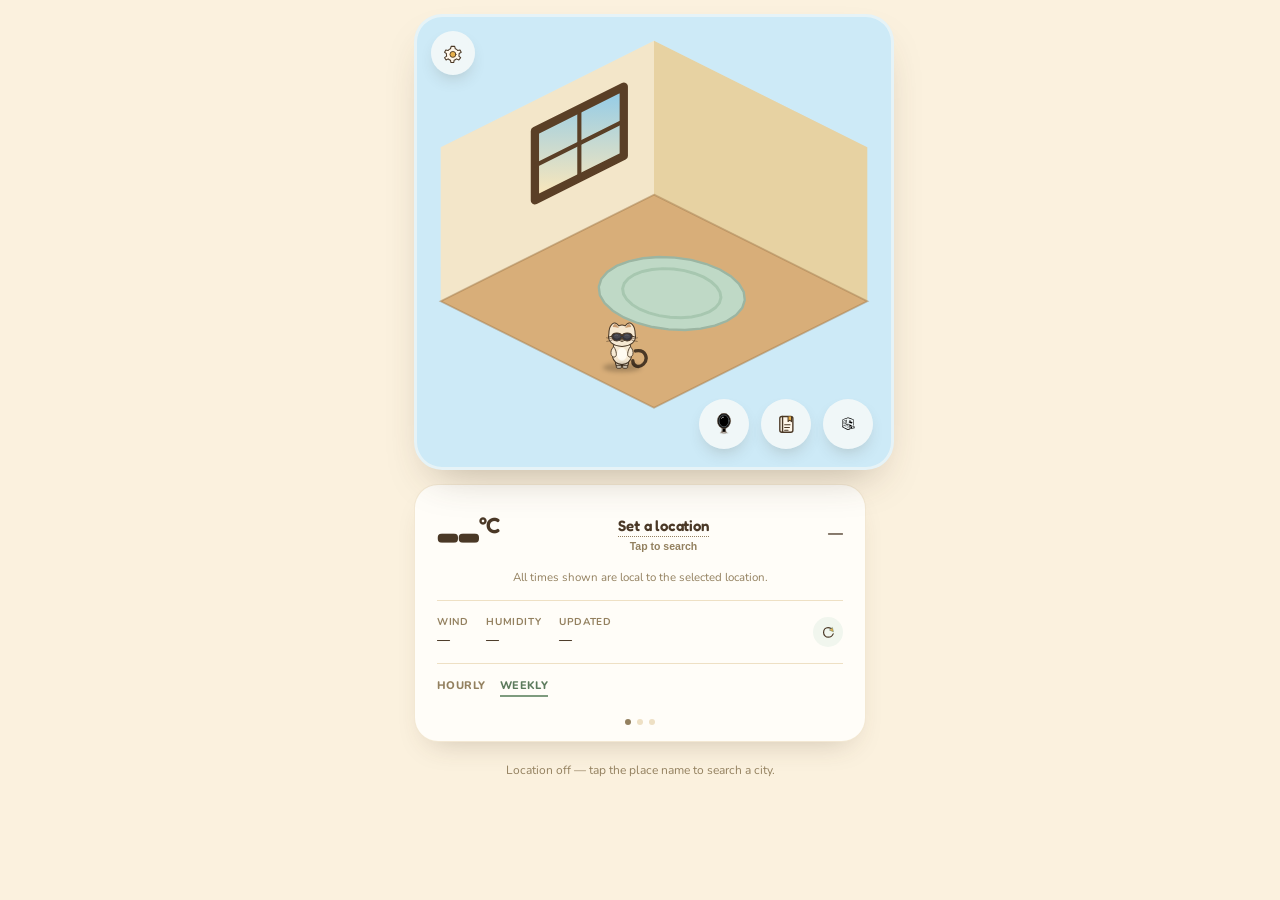
==== index.html @ b6e02f5a "Add XP feature" ====
<!DOCTYPE html>
<html lang="en">
<head>
<meta charset="UTF-8">
<meta name="viewport" content="width=device-width, initial-scale=1, minimum-scale=1, maximum-scale=1, user-scalable=no, viewport-fit=cover">
<meta name="apple-mobile-web-app-capable" content="yes">
<meta name="apple-mobile-web-app-status-bar-style" content="black-translucent">
<meta name="apple-mobile-web-app-title" content="Nook">
<meta name="theme-color" content="#FBF1DE">
<link rel="apple-touch-icon" href="icon-180-v3.png">
<link rel="icon" href="icon-32-v3.png">
<link rel="manifest" href="manifest.json">
<title>Nook — a cozy weather companion</title>
<link rel="preconnect" href="https://fonts.googleapis.com">
<link href="https://fonts.googleapis.com/css2?family=Fredoka:wght@500;600;700&family=Nunito:wght@400;600;700;800&display=swap" rel="stylesheet">
<link rel="stylesheet" href="css/main.css">
<link rel="stylesheet" href="css/room.css">
<link rel="stylesheet" href="css/sheets.css">
<link rel="stylesheet" href="css/companion.css">
<link rel="stylesheet" href="css/components.css">
<link rel="stylesheet" href="css/themes.css">
<link rel="stylesheet" href="css/quests.css">
</head>
<body>
<div id="app">

  <div class="stage" id="stage">
    <div id="skyBg"></div>
    <svg id="bgScene" viewBox="0 0 400 380" preserveAspectRatio="none"></svg>
    <svg id="roomSvg" viewBox="0 0 400 380" preserveAspectRatio="none"></svg>

    <!-- Settings now lives as a scene button in the room itself, rather
         than a separate header bar — frees that vertical space up for
         the room, which is why the stage reads bigger now. -->
    <button id="settingsBtn" class="scene-btn scene-btn-settings" title="Settings">
      <svg class="icon" viewBox="0 0 24 24" data-icon="settings"></svg>
    </button>

    <div class="scene-actions">
      <button id="calProp" class="scene-btn" title="Today's schedule" style="display:none;">
        <svg class="icon" viewBox="0 0 24 24" data-icon="calendar"></svg>
      </button>

      <button id="customizeProp" class="scene-btn" title="Customize">
        <svg class="icon" viewBox="0 0 24 24" data-icon="mirror"></svg>
      </button>

      <button id="todoProp" class="scene-btn" title="To-dos">
        <svg class="icon" viewBox="0 0 24 24" data-icon="notebook"></svg>
      </button>
      <button id="editRoomBtn" class="scene-btn" title="Move furniture">
        <svg class="icon" viewBox="0 0 24 24" data-icon="move"></svg>
      </button>
    </div>

    <!-- Validation message banner, shown when Save is blocked -->
    <div id="roomEditStatus"></div>

    <!-- Rotate / Move / Delete popup for a tapped placed item (edit mode
         only). Tapping an item never moves it directly — this opens
         first; "Move" is what actually arms dragging (see furniture.js). -->
    <div id="itemPopup" class="item-popup">
      <button class="popup-btn" id="itemPopupRotate">
        <svg class="icon" viewBox="0 0 24 24" data-icon="refresh"></svg>Rotate
      </button>
      <button class="popup-btn" id="itemPopupMove">
        <svg class="icon" viewBox="0 0 24 24" data-icon="move"></svg>Move
      </button>
      <button class="popup-btn delete" id="itemPopupDelete">
        <svg class="icon" viewBox="0 0 24 24" data-icon="trash"></svg>Delete
      </button>
    </div>

    <!-- Confirm / cancel placement — appears once an item is armed for
         Move (or is a brand-new not-yet-real item added from the
         catalog). Dragging only previews a position now; confirm is the
         only thing that actually commits it (see furniture.js
         confirmPlacement()), and it's greyed out ("blocked") while the
         current preview spot is invalid. Cancel discards the preview —
         for a brand-new item that means it's simply never added. -->
    <button id="itemConfirmBtn" class="item-confirm" title="Confirm placement">
      <svg class="icon" viewBox="0 0 24 24" data-icon="check"></svg>
    </button>
    <button id="itemCancelBtn" class="item-cancel" title="Cancel">✕</button>

    <div id="windowFog"></div>
    <canvas id="particles"></canvas>
    <div id="stageChar">
      <div class="charInner"></div>
      <div class="charShadow"></div>
    </div>
    <div id="flash"></div>
  </div>

  <div class="infocard">

    <!-- Swipeable: page 1 is "now" + forecast, page 2 is the companion
         stats panel (food/water/energy/happiness) — the whole card
         slides as one unit. The place-search dropdown (#placeSearch,
         position:absolute below the temp row) lives inside page 1 here,
         but it reparents itself to <body> with position:fixed while
         open (see openPlaceSearch in weather.js) specifically so it's
         never subject to this track's overflow:hidden/height clipping —
         nesting an absolutely-positioned popup inside a clipped,
         JS-sized swipe container doesn't work otherwise. -->
    <div class="infocard-swipe" id="infocardSwipe">
      <div class="infocard-track" id="infocardTrack">

        <div class="infocard-page">
          <div class="weather-now">
            <div class="temp-row">
              <div class="temp" id="tempVal">--<sup>°C</sup></div>

              <div class="place-mid">
                <button class="place-btn" id="placeBtn" type="button">
                  <span class="name" id="placeName">Locating…</span>
                  <span class="sub" id="placeSub">&nbsp;</span>
                </button>
                <div class="place-search" id="placeSearch">
                  <div class="field" style="margin:0;">
                    <input type="text" id="citySearch" placeholder="Search a city…">
                  </div>
                  <div class="searchresults" id="cityResults"></div>
                </div>
              </div>

              <div class="condition">
                <div class="cond" id="condVal">—</div>
                <div class="feel" id="feelVal">&nbsp;</div>
              </div>
            </div>

            <p class="hint local-time-note">All times shown are local to the selected location.</p>

            <div class="stat-row">
              <div class="stat"><span class="k">Wind</span><span class="v" id="windVal">—</span></div>
              <div class="stat"><span class="k">Humidity</span><span class="v" id="humVal">—</span></div>
              <div class="stat"><span class="k">Updated</span><span class="v" id="updVal">—</span></div>
              <button class="stat-refresh" id="refreshBtn" title="Refresh"><svg class="icon" viewBox="0 0 24 24" data-icon="refresh"></svg></button>
            </div>
          </div>

          <div class="forecast-header">
            <span class="forecast-toggle" data-mode="hourly">Hourly</span>
            <span class="forecast-toggle active" data-mode="weekly">Weekly</span>
          </div>
          <div class="forecast-row" id="forecastRow"></div>
        </div>

        <div class="infocard-page">
          <div class="stats-header">
            <div class="stats-title">Companion</div>
            <div class="companion-mood" id="statsMood">content</div>
          </div>

          <div class="meter-row stat-food">
            <div class="meter-label-row">
              <span class="name"><img src="assets/icons/food.svg" alt="">Food</span>
              <span id="statFoodPct">—</span>
            </div>
            <div class="meter-track"><div class="meter-fill" id="statFoodFill"></div></div>
            <div id="statFoodFlag">
              <span class="stat-flag" id="statFoodFlagInner" style="display:none;">
                <img src="assets/icons/overfull.svg" alt="">overfull — bloated
              </span>
            </div>
          </div>

          <div class="meter-row stat-water">
            <div class="meter-label-row">
              <span class="name"><img src="assets/icons/water.svg" alt="">Water</span>
              <span id="statWaterPct">—</span>
            </div>
            <div class="meter-track"><div class="meter-fill" id="statWaterFill"></div></div>
          </div>

          <div class="meter-row stat-energy">
            <div class="meter-label-row">
              <span class="name"><img src="assets/icons/energy.svg" alt="">Energy</span>
              <span id="statEnergyPct">—</span>
            </div>
            <div class="meter-track"><div class="meter-fill" id="statEnergyFill"></div></div>
          </div>

          <div class="meter-row stat-happiness">
            <div class="meter-label-row">
              <span class="name"><img src="assets/icons/happiness.svg" alt="">Happiness</span>
              <span id="statHappyPct">—</span>
            </div>
            <div class="meter-track"><div class="meter-fill" id="statHappyFill"></div></div>
          </div>

          <div class="quick-actions">
            <button class="quick-btn" id="logFoodBtn" type="button">
              <img src="assets/icons/food-log.svg" alt="">Log food
            </button>
            <button class="quick-btn" id="logWaterBtn" type="button">
              <img src="assets/icons/water-log.svg" alt="">Log water
            </button>
            <button class="quick-btn" id="logWorkoutBtn" type="button">
              <img src="assets/icons/workout.svg" alt="">Log workout
            </button>
          </div>
        </div>

        <!-- Daily Quests + XP — predefined, not user-editable. Progress
             is read from the same food/water/workout logs the
             Companion page above uses; see quests.js. -->
        <div class="infocard-page">
          <div class="stats-header">
            <div class="stats-title">Daily Quests</div>
          </div>

          <div class="xp-card">
            <div class="xp-top">
              <div class="xp-level">Lv. <span id="xpLevel">1</span></div>
              <div class="xp-total"><span id="xpTotalVal">0</span> XP</div>
            </div>
            <div class="xp-track"><div class="xp-fill" id="xpFill"></div></div>
            <div class="xp-remaining" id="xpRemaining"></div>
          </div>

          <div class="quest-list" id="questList"></div>
        </div>

      </div>
    </div>

    <div class="infocard-dots" id="infocardDots">
      <span class="infocard-dot active" data-page="0"></span>
      <span class="infocard-dot" data-page="1"></span>
      <span class="infocard-dot" data-page="2"></span>
    </div>
  </div>

  <!-- Quest-completion toast — deliberately its own element rather than
       reusing #statusMsg, which already has its own behavior elsewhere
       (room-editing validation etc.). -->
  <div id="questToast" class="quest-toast"></div>

  <!-- Room edit panel — swaps in for the weather card above while
       #editRoomBtn is active (see #app.room-editing in room.css). Owns
       its own header controls (undo / cancel / save) since the weather
       card's controls don't apply here. -->
  <div class="infocard" id="roomEditPanel">
    <div class="redit-header">
      <div class="redit-title">Add to room</div>
      <div class="redit-actions">
        <button class="redit-icon-btn" id="reditResetBtn" title="Undo changes since last save">
          <svg class="icon" viewBox="0 0 24 24" data-icon="refresh"></svg>
        </button>
        <button class="redit-icon-btn" id="reditCancelBtn" title="Cancel">✕</button>
        <button class="redit-icon-btn primary" id="reditSaveBtn" title="Save">
          <svg class="icon" viewBox="0 0 24 24" data-icon="check"></svg>
        </button>
      </div>
    </div>
    <div class="catalog-categories" id="catalogCategories"></div>
    <div class="catalog-list" id="catalogList"></div>
  </div>

  <div class="switcher" id="switcher"></div>

  <div id="statusMsg">&nbsp;</div>
</div>

<div class="sheet-backdrop" id="sheetBackdrop"></div>
<div class="sheet" id="sheet">
  <div class="sheet-handle"></div>

  <h2><svg class="icon" viewBox="0 0 24 24" data-icon="bell"></svg>Reminders</h2>

  <div class="field">
    <button class="btn secondary" id="notifyBtn" style="margin-top:0;">
      Enable reminders
    </button>
    <p class="hint">
      Turns on a gentle notification for anything due today or overdue — shown when you open the app.
      iOS doesn't allow web apps to send notifications while fully closed, so this can't wake your phone in the background.
    </p>
  </div>

  <div class="divider"></div>

  <h2><svg class="icon" viewBox="0 0 24 24" data-icon="calendar"></svg>Google Calendar</h2>

  <div id="calDisconnected">
    <p class="hint">
      Optional. If connected, Nook can show today's schedule and the character will head to the desk shortly before something starts.
      Nook only <b>reads</b> your calendar — it never creates, edits, or deletes events — and you can disconnect any time.
    </p>

    <button class="btn" id="gcalConnectBtn">
      Connect Google Calendar
    </button>

    <p class="hint" id="gcalError" style="color:#C1512D;"></p>
  </div>

  <div id="calConnected" style="display:none;">
    <p class="hint">
      Connected — Nook is reading your calendars (read-only).
    </p>

    <div class="row2">
      <button class="btn secondary" id="gcalRefreshBtn" style="margin-top:0;">
        Refresh now
      </button>
      <button class="btn secondary" id="gcalDisconnectBtn" style="margin-top:0;">
        Disconnect
      </button>
    </div>

    <p class="hint" id="gcalUpdatedHint"></p>

    <div class="field">
      <label>Calendars to show</label>
      <div id="gcalCalendarPicker"></div>
    </div>
  </div>

  <div class="divider"></div>

  <h2><svg class="icon" viewBox="0 0 24 24" data-icon="notebook"></svg>Room</h2>

  <div class="field">
    <button class="btn secondary" id="resetRoomLayoutBtn" style="margin-top:0;">
      Clear room
    </button>
    <p class="hint">
      Removes every piece of furniture you've placed. There's no default layout to fall back to — this empties the room.
    </p>
  </div>

  <div class="divider"></div>

  <h2><svg class="icon" viewBox="0 0 24 24" data-icon="notebook"></svg>Companion goals</h2>

  <div class="row2">
    <div class="field">
      <label>Meals / day</label>
      <input type="number" id="goalFood" min="1" max="10" step="1">
    </div>
    <div class="field">
      <label>Glasses of water / day</label>
      <input type="number" id="goalWater" min="1" max="20" step="1">
    </div>
  </div>
  <div class="field">
    <label>Workout minutes for a full recharge</label>
    <input type="number" id="goalWorkout" min="5" max="120" step="5">
  </div>
  <button class="btn secondary" id="saveGoalsBtn" style="margin-top:10px;">
    Save goals
  </button>
  <p class="hint">
    These control how quickly the food/water/energy meters fill from a single log — they don't change how fast the meters drain.
  </p>

  <div class="divider"></div>

  <button class="btn secondary" id="closeSheetBtn">Close</button>
</div>

<div class="sheet" id="todoSheet">
  <div class="sheet-handle"></div>
  <h2><svg class="icon" viewBox="0 0 24 24" data-icon="notebook"></svg>To-dos</h2>

  <div class="row2">
    <div class="field" style="flex:2">
      <label>Task</label>
      <input type="text" id="todoText" placeholder="Water the plants">
    </div>
    <div class="field date-field">
      <label>Date</label>
      <button type="button" class="date-display" id="dateDisplay"></button>
      <input type="date" id="todoDate">
    </div>
  </div>
  <button class="btn" id="addTodoBtn">Add to-do</button>

  <div class="divider"></div>
  <div id="todoActiveList"></div>

  <div class="divider"></div>
  <div class="hist-toggle" id="historyToggle">
    <span>Completed history</span>
    <span id="historyCaret"><svg class="icon" viewBox="0 0 24 24" data-icon="chevron"></svg></span>
  </div>
  <div id="todoHistoryList" style="display:none;"></div>

  <button class="btn secondary" id="closeTodoBtn">Close</button>
</div>

<div class="sheet" id="calSheet">
  <div class="sheet-handle"></div>
  <h2 id="calSheetTitle"><svg class="icon" viewBox="0 0 24 24" data-icon="calendar"></svg>Today</h2>
  <div class="cal-switcher" id="calRangePicker" style="padding:0 0 12px;">
    <div class="cal-chip range-chip active" data-days="1">Today</div>
    <div class="cal-chip range-chip" data-days="3">3 days</div>
    <div class="cal-chip range-chip" data-days="7">7 days</div>
  </div>
  <div id="calList"></div>
  <p class="hint" id="calUpdatedInSheet">&nbsp;</p>
  <button class="btn secondary" id="closeCalBtn">Close</button>
</div>

<div class="sheet" id="characterSheet">
  <div class="sheet-card">

    <div class="sheet-handle"></div>

    <h2>Customize</h2>

    <div class="field">
      <label>Name</label>
      <input type="text" id="cName" placeholder="e.g. Pip">
    </div>

    <div class="field">
      <label>Species</label>
      <div class="species-picker" id="speciesPicker">
        <button class="species-option" data-species="cat" type="button">
          <svg class="icon" viewBox="0 0 24 24" data-icon="cat"></svg>
        </button>
        <button class="species-option" data-species="bear" type="button">
          <svg class="icon" viewBox="0 0 24 24" data-icon="bear"></svg>
        </button>
        <button class="species-option" data-species="bunny" type="button">
          <svg class="icon" viewBox="0 0 24 24" data-icon="bunny"></svg>
        </button>
      </div>

      <input type="hidden" id="cSpecies" value="cat">
    </div>

    <div class="row2">
      <div class="field">
        <label>Body</label>
        <div class="colorfield">
          <input type="color" id="cBody" value="#F2A65A">
        </div>
      </div>

      <div class="field">
        <label>Belly</label>
        <div class="colorfield">
          <input type="color" id="cBelly" value="#FFF3E0">
        </div>
      </div>
    </div>

    <div class="row2">
      <div class="field">
        <label>Cheeks</label>
        <div class="colorfield">
          <input type="color" id="cCheek" value="#FF9E80">
        </div>
      </div>

      <div class="field">
        <label>Accent</label>
        <div class="colorfield">
          <input type="color" id="cAccent" value="#8D6E63">
        </div>
      </div>
    </div>

    <button class="btn" id="customizeCharBtn">
      Save changes
    </button>

    <button class="btn secondary" id="characterSheetCloseBtn">
      Close
    </button>

  </div>
</div>

<script type="module" src="js/app.js"></script>
</body>
</html>
---- css/main.css ----
:root{
  /* ---- Core palette (Cozy Cream — matches the app icon) ---- */
  --cream:#FBF1DE;
  --ink:#4A3826;
  --ink-soft:#93805F;
  --sage:#7E9B7E;
  --sage-dark:#5C7A5C;
  --clay:#C97B4A;
  --clay-dark:#A85C34;
  --card:#FFFDF8;
  --line:#EEE0C4;

  /* ---- Room / furniture tokens (read by JS room + character builders) ---- */
  --room-wall-a:#F3E6C9;
  --room-wall-b:#E7D2A2;
  --room-floor:#D8AE79;
  --room-floor-dark:#C79861;
  --room-rug:#BFD9C6;
  --room-rug-line:#9FC2A9;
  --room-wood:#8C6239;
  --room-wood-hi:#AB8158;
  --room-wood-lo:#633910;
  --room-wood-dark:#6E4A28;
  --room-outline:#5A3F26;
  --room-lamp:#7E9B7E;
  --room-lamp-dark:#5C7A5C;
  --room-mug:#C97B4A;
  --room-mug-hi:#F2A473;
  --room-mug-lo:#A05221;
  --room-leaf-a:#8FB88A;
  --room-leaf-b:#9DC79A;
  --room-leaf-dull-a:#C2A66B;
  --room-leaf-dull-b:#D4BC85;

  /* ---- Companion default palette ---- */
  --char-body:#F6E9D3;
  --char-belly:#FFFBF2;
  --char-cheek:#F4A9A0;
  --char-accent:#C99A6E;

  /* ---- Companion stat meters (food/water/energy/happiness panel) ----
     food and energy reuse the existing clay/sage tokens above (they were
     already close matches); water and happiness needed new tokens since
     nothing in the existing palette covered teal or rose. */
  --stat-food:var(--clay);
  --stat-food-track:#F0DCC3;
  --stat-water:#6FA8B5;
  --stat-water-track:#D8E7EA;
  --stat-energy:var(--sage);
  --stat-energy-track:#DEE7D1;
  --stat-happiness:#D98BA0;
  --stat-happiness-track:#F1DAE0;
  --stat-warn:var(--clay-dark);

  /* ---- Shape language ---- */
  --radius:28px;
  --radius-sm:16px;
  --radius-pill:999px;
  --shadow-soft:0 14px 30px -16px rgba(74,56,38,0.28);
  --shadow-lift:0 20px 44px -20px rgba(74,56,38,0.38);
}
*{box-sizing:border-box;-webkit-tap-highlight-color:transparent;}
html,body{height:100%;}
/* pan-x pan-y (rather than the default "auto") tells the browser this
   surface is fine to pan with a single finger, but explicitly does NOT
   include pinch-zoom or double-tap-zoom in the allowed gesture set —
   those simply aren't handled natively as a result. Existing internal
   scroll areas (sheets, the hourly forecast row) still scroll normally,
   since this only governs page-level gesture handling, not each
   element's own overflow:auto/scroll behavior. The viewport meta's
   user-scalable=no/maximum-scale=1 in index.html cover the same intent
   but iOS Safari has increasingly started ignoring those for
   accessibility reasons in recent versions — touch-action is the more
   reliable layer of the two now, kept here as the belt-and-suspenders
   pair. gesturestart/gesturechange are also prevented in app.js for
   Safari's older WebKit-specific pinch events. */
html,body{ touch-action:pan-x pan-y; }
body{
  margin:0;
  font-family:'Nunito',sans-serif;
  color:var(--ink);
  background:var(--cream);
  overflow:hidden;
  -webkit-font-smoothing:antialiased;
}
.icon{ width:1em; height:1em; display:inline-block; vertical-align:-0.125em; fill:none; stroke:currentColor; stroke-width:2; stroke-linecap:round; stroke-linejoin:round; }
.icon.filled{ fill:currentColor; stroke:none; }
.icon .filled{ fill:currentColor; stroke:none; }
#app{
  height:100dvh;
  display:flex;
  flex-direction:column;
  max-width:480px;
  margin:0 auto;
  position:relative;
  /* No long-press text selection/callout menu anywhere in the app by
     default — this is a room/character/weather display, not a document,
     so the iOS "Copy" bubble popping up on a long-press was never
     meaningful here. Explicitly re-enabled below for actual text
     inputs (city search, todo text, goal numbers, character name, color
     pickers), since typing/editing/pasting into those needs to keep
     working exactly as before. */
  -webkit-user-select:none;
  user-select:none;
  -webkit-touch-callout:none;
}
#app input, #app textarea{
  -webkit-user-select:text;
  user-select:text;
  -webkit-touch-callout:default;
}

/* Header was removed — settings now lives as a scene-btn inside the room
   stage itself (see .scene-btn-settings in room.css) and the place name
   moved into the weather card (see .place-row in components.css). That
   frees this vertical space for the room, which is why .stage (flex:1
   in room.css) now reads noticeably bigger without any layout changes
   needed there. */

/* The room stage used to be flex:1 in room.css (not edited here — this
   file doesn't have that rule to modify directly), sharing #app's fixed
   100dvh with the weather/stats/quests card below it. That meant the
   stage's actual size depended on how tall whichever card page was
   currently showing — three meaningfully different heights (weather,
   stats, quests) meant the room visibly compressed and un-compressed on
   every swipe, and even the min-height floor below only ever guaranteed
   a minimum, not a consistent size.

   Fixed instead: the stage is pulled out of flex space-sharing (flex:0)
   and sized directly from the room SVG's own proportions (viewBox
   "0 0 400 380" in index.html) via aspect-ratio, so its height is a
   pure function of its width — never of whatever's below it. Same
   !important + ID-selector approach as before, so this doesn't depend
   on winning a cascade-order fight with room.css (loaded after this
   file). min-height stays on as a floor for very narrow/short viewports
   where the aspect-ratio result would otherwise get uncomfortably
   small. */
#stage{
  flex:0 0 auto !important;
  aspect-ratio:400 / 380 !important;
  width:100% !important;
  min-height:300px !important;
}

/* Note: no scroll override lives on .infocard itself. An earlier
   version put overflow-y:auto here as a fallback for a card page taller
   than available space — but that made the *entire* horizontally-
   swiping track one shared vertical scroll area, which is structurally
   wrong: a drag could show a mix of two pages' content at once, and the
   dots (right after the track) could get scrolled out of view with it.
   The real fix lives in statsPanel.js instead — each .infocard-page
   gets its own independent max-height + overflow-y, sized to the space
   actually available below #stage, so scrolling (on the rare page
   that's genuinely taller than that) only ever affects that one page,
   and .infocard-dots — outside the scrollable area entirely — is always
   visible. */

#todoProp{ cursor:pointer; }
#todoProp .tag-ring{ opacity:0; }
#todoProp.has-due .tag-ring{
  opacity:1;
  animation:tagPulse 1.6s ease-in-out infinite;
  transform-box:fill-box; transform-origin:center;
}
@keyframes tagPulse{
  0%{ transform:scale(1); opacity:0.7; }
  70%{ transform:scale(1.9); opacity:0; }
  100%{ transform:scale(1.9); opacity:0; }
}
---- css/room.css ----
/* ---------- Stage (isometric room) ---------- */
.stage{
  position:relative;
  flex:1;
  /* Top margin now carries the safe-area inset that used to live on the
     header's padding — the header is gone, so the stage runs right up
     to the notch/status bar, just inset enough not to sit under it.
     This (plus the header's old vertical space) is what makes the room
     read bigger now. */
  margin:calc(env(safe-area-inset-top,0px) + 14px) 14px 0;
  border-radius:var(--radius);
  overflow:hidden;
  isolation:isolate;
  box-shadow:var(--shadow-lift);
  background:#CDEAF7;
  border:3px solid rgba(255,253,248,0.5);
}
#skyBg{ position:absolute; inset:0; z-index:0; transition:background 1.4s ease; }
#bgScene{ position:absolute; inset:0; width:100%; height:100%; display:block; z-index:1; }
#roomSvg{ position:absolute; inset:0; width:100%; height:100%; display:block; z-index:2; }
#windowFog{
  position:absolute;
  border-radius:6px;
  background:radial-gradient(ellipse at center, rgba(255,255,255,0.85), rgba(255,255,255,0.3) 70%, transparent 100%);
  opacity:0;
  transition:opacity 1s ease;
  pointer-events:none;
}
#flash{ position:absolute; inset:0; background:#fff; opacity:0; pointer-events:none; }
#particles{ position:absolute; inset:0; width:100%; height:100%; pointer-events:none; }

#stageChar{
  position:absolute;
  left:50%; top:60%;
  width:66px; height:82px;
  margin-left:-33px;
  transition:left 3.2s cubic-bezier(.45,0,.55,1), top 3.2s cubic-bezier(.45,0,.55,1);
  z-index:5;
}
#stageChar .eyes{ transform-box:fill-box; transform-origin:center; animation:blinkEyes 5.4s ease-in-out infinite; }
@keyframes blinkEyes{ 0%,92%,100%{ transform:scaleY(1); } 95%{ transform:scaleY(0.12); } }
.scene-btn{
  position:absolute;
  bottom:18px; right:18px;
  width:50px; height:50px;
  border-radius:50%;
  border:none;
  background:rgba(255,253,248,0.7);
  backdrop-filter:blur(8px);
  box-shadow:0 8px 18px -8px rgba(74,56,38,0.3);
  font-size:22px;
  color:var(--ink);
  display:flex; align-items:center; justify-content:center;
  cursor:pointer;
  z-index:6;
  transition:transform .15s ease;
}
.scene-btn .icon{ width:22px; height:22px; }
.scene-btn:active{ transform:scale(0.9); }
.scene-btn.has-due{ animation:btnPulse 1.7s ease-in-out infinite; }
.scene-actions{
  position:absolute;
  right:18px;
  bottom:18px;
  display:flex;
  gap:12px;
  z-index:6;
}

.scene-actions .scene-btn{
  position:relative;
  bottom:auto;
  right:auto;
}
/* Settings lives top-left of the room now (mirroring the to-do/calendar/
   customize cluster bottom-right), a smaller, quieter chrome button
   rather than one of the room's action props. */
.scene-btn.scene-btn-settings{
  bottom:auto;
  right:auto;
  top:14px;
  left:14px;
  width:44px;
  height:44px;
}
.scene-btn.scene-btn-settings .icon{ width:19px; height:19px; }
@keyframes btnPulse{
  0%{ box-shadow:0 0 0 0 rgba(231,111,81,0.55); }
  70%{ box-shadow:0 0 0 16px rgba(231,111,81,0); }
  100%{ box-shadow:0 0 0 0 rgba(231,111,81,0); }
}
#stageChar .charShadow{
  position:absolute; left:50%; bottom:-3px;
  width:38px;height:9px; margin-left:-19px;
  background:rgba(0,0,0,0.22); border-radius:50%; filter:blur(2px);
}
#stageChar .charInner{ position:absolute; inset:0; animation:floaty 3.2s ease-in-out infinite; }
#stageChar.facing-left .charInner{ animation:floatyFlip 3.2s ease-in-out infinite; }
.leg{ transform-box:fill-box; transform-origin:50% 0%; }
#stageChar.walking .leg-left{ animation:legSwingA 0.42s ease-in-out infinite; }
#stageChar.walking .leg-right{ animation:legSwingB 0.42s ease-in-out infinite; }
@keyframes legSwingA{ 0%,100%{ transform:rotate(-16deg); } 50%{ transform:rotate(16deg); } }
@keyframes legSwingB{ 0%,100%{ transform:rotate(16deg); } 50%{ transform:rotate(-16deg); } }
@keyframes floaty{ 0%,100%{transform:translateY(0);} 50%{transform:translateY(-5px);} }
@keyframes floatyFlip{ 0%,100%{transform:scaleX(-1) translateY(0);} 50%{transform:scaleX(-1) translateY(-5px);} }
.windy #stageChar .charInner{ animation:floaty 3.2s ease-in-out infinite, windTilt 1.6s ease-in-out infinite; }
.windy #stageChar.facing-left .charInner{ animation:floatyFlip 3.2s ease-in-out infinite, windTilt 1.6s ease-in-out infinite; }
@keyframes windTilt{ 0%,100%{ rotate:0deg; } 30%{ rotate:-6deg; } 60%{ rotate:3deg; } }
#stageChar.asleep .charInner{ animation:breathe 3.6s ease-in-out infinite; transform:rotate(-14deg); transform-origin:center; }
#stageChar.asleep .legs{ opacity:0; }
#stageChar.asleep .charShadow{ opacity:0.5; width:34px; margin-left:-17px; }
@keyframes breathe{ 0%,100%{ transform:rotate(-14deg) translateY(0); } 50%{ transform:rotate(-14deg) translateY(-2px); } }

/* ---------- Furniture edit mode ---------- */

/* Floor grid guide: invisible normally, fades in only while editing */
.floor-grid{ opacity:0; pointer-events:none; transition:opacity .2s ease; }
.room-edit-mode .floor-grid{ opacity:0.35; }

.floor-subgrid{ opacity:0; pointer-events:none; transition:opacity .2s ease; }
.room-edit-mode .floor-subgrid{ opacity:0.35; }

/* Decorations don't intercept taps (tap-to-move needs to pass through
   them) unless we're actively in edit mode */
.deco{ pointer-events:none; touch-action:none; }
.room-edit-mode .deco{
  pointer-events:auto;
  cursor:pointer; /* default is "tap to select" — only an armed item gets 'grab' below */
  -webkit-touch-callout:none;
  -webkit-user-select:none;
  user-select:none;
}
/* Belt-and-suspenders: the drag surface itself shouldn't let iOS treat
   a held touch as the start of a page gesture (scroll/zoom/selection)
   while in edit mode. */
.room-edit-mode #roomSvg{
  touch-action:none;
  -webkit-user-select:none;
  user-select:none;
}
.room-edit-mode .deco.dragging{
  cursor:grabbing;
  filter:drop-shadow(0 8px 14px rgba(74,56,38,0.35));
}

/* Selected (menu open) highlight on the actual placed item — see
   furniture.js reapplyEditHighlights().

   NOTE: drop-shadow() only accepts x-offset, y-offset, blur-radius, then
   color — unlike box-shadow it has NO spread argument. An earlier version
   of these rules was written as drop-shadow(0 0 0 2.5px color), which is
   4 length values + a color — invalid syntax, so the entire filter
   declaration was silently dropped and nothing rendered. Stacking four
   small directional shadows (one per side, 0 blur) approximates a ring
   instead, and every individual drop-shadow() call here stays within the
   3-length-values-then-color limit. */
.room-edit-mode .deco.item-selected{
  filter:
    drop-shadow(1.5px 0 0 var(--clay))
    drop-shadow(-1.5px 0 0 var(--clay))
    drop-shadow(0 1.5px 0 var(--clay))
    drop-shadow(0 -1.5px 0 var(--clay))
    drop-shadow(0 6px 10px rgba(74,56,38,0.3));
}

/* Armed-for-move: steadily translucent for as long as it's armed (not
   pulsing), so it's obvious at a glance which item — and, for a
   surface, which whole group of items — a drag will actually move
   right now. The green/red validity signal itself lives in
   #dropIndicatorShape (below) — a solid shape drawn on the floor —
   rather than as a filter/glow on the artwork, after two earlier
   attempts at a colored outline turned out to be invalid CSS or just
   too subtle to reliably see. */
.room-edit-mode .deco.item-armed{
  cursor:grab;
  opacity:0.6;
}

/* ---------- Drop indicator ----------
   A plain SVG polygon (see furniture.js ensureDropIndicator()), sized
   to the armed item's real footprint and colored green/red via JS-set
   fill/stroke attributes rather than CSS classes, since the color has
   to change every drag frame. Created once and persists across
   loadRoomDecorations() re-renders (that only touches #roomDecorations,
   not its siblings). */
.drop-indicator{
  pointer-events:none;
  opacity:0;
  transition:opacity .12s ease;
  stroke-width:2.5;
}
.drop-indicator.visible{ opacity:1; }

/* A gentle tint over the whole stage while editing, so it's unmistakable
   you're in "move stuff around" mode vs normal browsing */
.room-edit-mode::after{
  content:'';
  position:absolute; inset:0;
  background:rgba(126,155,126,0.06);
  pointer-events:none;
  z-index:3;
}

/* Validation message banner, shown when Save is blocked */
#roomEditStatus{
  position:absolute;
  left:50%;
  bottom:78px;
  transform:translateX(-50%) translateY(8px);
  max-width:88%;
  background:rgba(74,56,38,0.92);
  color:#fff;
  font-size:12.5px;
  font-weight:700;
  line-height:1.4;
  padding:10px 14px;
  border-radius:14px;
  text-align:center;
  opacity:0;
  pointer-events:none;
  transition:opacity .2s ease, transform .2s ease;
  z-index:7;
}
#roomEditStatus.visible{
  opacity:1;
  transform:translateX(-50%) translateY(0);
}

/* ---------- Rotate / Move / Delete popup for a tapped placed item ---------- */
.item-popup{
  position:absolute; display:none; flex-direction:column; gap:2px;
  background:#fff; border-radius:14px; padding:6px;
  box-shadow:0 12px 26px -10px rgba(74,56,38,0.45);
  z-index:9; transform:translateX(-50%);
}
.item-popup.visible{ display:flex; }
.item-popup .popup-btn{
  display:flex; align-items:center; gap:7px;
  border:none; background:none; cursor:pointer;
  padding:8px 12px; border-radius:10px;
  font-size:12.5px; font-weight:800; color:var(--ink);
  white-space:nowrap;
}
.item-popup .popup-btn .icon{ width:14px; height:14px; }
.item-popup .popup-btn:active{ background:#F1E6CE; }
.item-popup .popup-btn.delete{ color:#C1512D; }

/* ---------- Confirm / cancel placement buttons ----------
   Shown as a pair once an item is armed for Move (or is a brand-new
   ghost item just added from the catalog) — positioned well above the
   item itself (see furniture.js positionPlacementControls()) so neither
   is easy to hit by accident while interacting with the item. Dragging
   only previews now; confirm is what actually commits the position.
   "blocked" (muted colors, but still tappable so a tap can surface the
   status message) reflects the live-computed validity of the current
   preview spot. Cancel always works regardless of validity, and simply
   discards the preview — for a brand-new item that means it's never
   added at all. */
.item-confirm, .item-cancel{
  position:absolute; display:none;
  width:38px; height:38px; border-radius:50%; border:none; cursor:pointer;
  align-items:center; justify-content:center;
  box-shadow:0 10px 22px -10px rgba(74,56,38,0.5);
  z-index:10;
  transform:translate(-50%, -50%);
  transition:transform .12s ease;
}
.item-confirm{ background:var(--sage); color:#fff; }
.item-cancel{ background:#fff; color:#C1512D; font-size:15px; font-weight:800; }
.item-confirm .icon{ width:18px; height:18px; }
.item-confirm.visible, .item-cancel.visible{ display:flex; }
.item-confirm.blocked{ background:#D8C9AE; color:#8A7A5E; }
.item-confirm:active, .item-cancel:active{ transform:translate(-50%, -50%) scale(0.88); }

/* ---------- Room edit panel — replaces the weather card while editing
   (see index.html #roomEditPanel; toggled via #app.room-editing) ----------

   min-height matches roughly what the weather card normally occupies.
   Without this, a short catalog list (e.g. the empty "Rugs" category)
   makes this panel shrink well below the weather card's usual height,
   which in turn lets .stage (flex:1, filling whatever's left over in
   the #app column) balloon taller than its 400:380 artwork was ever
   meant to fill — since #roomSvg uses preserveAspectRatio="none" so its
   click/drag math stays linear, that extra height shows up as visible
   vertical stretch rather than letterboxing. This keeps the overall
   #app layout roughly stable across every state instead. */
#roomEditPanel{ display:none; min-height:270px; }
#app.room-editing .infocard:not(#roomEditPanel){ display:none; }
#app.room-editing #roomEditPanel{ display:flex; flex-direction:column; }
#app.room-editing #editRoomBtn{ display:none; }

.redit-header{
  display:flex; align-items:center; justify-content:space-between; margin-bottom:12px;
}
.redit-title{ font-family:'Fredoka',sans-serif; font-weight:600; font-size:15px; color:var(--ink); }
.redit-actions{ display:flex; gap:8px; }
.redit-icon-btn{
  width:32px; height:32px; border-radius:50%; border:none; cursor:pointer;
  background:#F1E6CE; color:var(--ink); font-size:14px; font-weight:800;
  display:flex; align-items:center; justify-content:center;
}
.redit-icon-btn .icon{ width:15px; height:15px; }
.redit-icon-btn.primary{ background:var(--sage); color:#fff; }
.redit-icon-btn:active{ transform:scale(0.9); }

.catalog-categories{
  display:flex; gap:8px; overflow-x:auto; scrollbar-width:none; padding-bottom:10px; flex:none;
}
.catalog-categories::-webkit-scrollbar{ display:none; }
.catalog-categories .cat-chip{
  flex:0 0 auto; padding:6px 14px; border-radius:999px;
  background:var(--card); border:2px solid var(--line);
  font-weight:800; font-size:11.5px; color:var(--ink-soft); cursor:pointer;
}
.catalog-categories .cat-chip.active{ border-color:var(--sage); background:#F1F6F2; color:var(--sage-dark); }

.catalog-list{ flex:1; min-height:0; overflow-y:auto; }
.catalog-row{
  display:flex; align-items:center; gap:10px;
  padding:9px 2px; border-bottom:1px solid var(--line);
}
.catalog-row:last-child{ border-bottom:none; }
.catalog-thumb{
  width:34px; height:34px; border-radius:10px; background:#F1E6CE;
  display:flex; align-items:center; justify-content:center; padding:5px; flex:none;
}
.catalog-thumb svg{ width:100%; height:100%; }
.catalog-name{ flex:1; font-size:12.5px; font-weight:800; color:var(--ink); }
.catalog-count{
  font-size:10px; font-weight:800; color:var(--sage-dark); background:#EAF2ED;
  padding:2px 6px; border-radius:999px; margin-left:4px;
}
.catalog-add{
  flex:none; width:28px; height:28px; border-radius:50%; border:none; cursor:pointer;
  background:var(--sage); color:#fff; font-size:15px; font-weight:800;
  display:flex; align-items:center; justify-content:center;
}
.catalog-add:active{ transform:scale(0.9); }
.catalog-empty{ font-size:12px; color:var(--ink-soft); text-align:center; padding:16px 0; }
---- css/sheets.css ----
/* ---------- Settings sheet ---------- */
.sheet-backdrop{
  position:fixed;inset:0; background:rgba(74,63,53,0.35);
  opacity:0; pointer-events:none; transition:opacity .25s ease; z-index:40;
}
.sheet-backdrop.open{ opacity:1; pointer-events:auto; }
.sheet{
  position:fixed;
  left:0;right:0;bottom:0;
  max-width:480px;
  margin:0 auto;
  background:var(--cream);
  border-radius:28px 28px 0 0;
  padding:14px 20px calc(env(safe-area-inset-bottom,0px) + 24px);
  transform:translateY(100%);
  transition:transform .3s ease;
  z-index:41;
  max-height:82vh;
  overflow-y:auto;
  overflow-x:hidden;
  box-sizing:border-box;
  box-shadow:none;
}
.sheet.open{
  transform:translateY(0);
  box-shadow:0 -20px 50px -20px rgba(74,56,38,0.35);
}
.sheet h2{ font-family:'Fredoka',sans-serif; font-size:19px; margin:6px 0 14px; display:flex; align-items:center; gap:8px; }
.sheet h2 .icon{ width:19px; height:19px; color:var(--sage-dark); }
.sheet-handle{ width:36px;height:4px;border-radius:2px; background:var(--line); margin:0 auto 14px; }
.field label{
  display:block; font-size:11px; font-weight:800; text-transform:uppercase;
  letter-spacing:.05em; color:var(--ink-soft); margin:12px 0 6px;
}
.field input, .field select{
  width:100%; padding:12px 14px; border-radius:14px; border:1.5px solid var(--line);
  background:#fff; font-family:'Nunito',sans-serif; font-size:14px; font-weight:600; color:var(--ink);
}
/* Swaps the browser's default blue focus glow for one that matches the
   app's own palette (sage), rather than removing focus styling outright
   — the ring stays for accessibility/keyboard users, it's just on-brand. */
.field input:focus, .field select:focus{
  outline:none;
  border-color:var(--sage);
  box-shadow:0 0 0 3px rgba(126,155,126,0.25);
}
#todoDate {
  position: absolute;
  width: 1px;
  height: 1px;
  opacity: 0;
  pointer-events: none;
  padding: 0;
  border: none;
}
.row2{ display:flex; gap:10px; }
.row2 .field{ flex:1; }
.row2 .field:first-child {
  flex: 1 1 auto;
  min-width: 0; /* lets Task shrink/squash as needed */
}
.row2 .date-field {
  flex: 0 0 auto;
  width: auto; /* no fixed width */
}
.date-display {
  width: auto;
  min-width: 130px;
  min-height: 46px;
  padding: 12px 14px;
  border-radius: 14px;
  border: 1.5px solid var(--line);
  background: #fff;
  font-family: 'Nunito', sans-serif;
  font-size: 14px;
  font-weight: 600;
  color: var(--ink);
  white-space: nowrap; /* keep text on one line, box grows instead */
  text-align:center;
}
.date-input-hidden {
  position: absolute;
  width: 1px;
  height: 1px;
  opacity: 0;
  pointer-events: none;
}
.colorfield{ display:flex; align-items:center; gap:8px; }
.colorfield input[type=color]{ width:44px; height:40px; padding:2px; border-radius:12px; }
.btn{
  margin-top:16px; width:100%; padding:14px; border-radius:16px; border:none;
  background:var(--sage); color:#fff; font-weight:800; font-size:14px; cursor:pointer;
  box-shadow:0 10px 22px -12px rgba(92,122,92,0.6);
  transition:transform .12s ease;
}
.btn:active{ transform:scale(0.98); }
.btn.secondary{ background:transparent; color:var(--sage-dark); border:2px solid var(--line); margin-top:8px; box-shadow:none; }
.searchresults{ margin-top:8px; }
.searchresults div{
  padding:11px 13px; background:#fff; border-radius:12px; margin-top:6px;
  font-size:13px; font-weight:700; cursor:pointer; border:1px solid var(--line);
}
.divider{ height:1px; background:var(--line); margin:18px 0; }
.hint{ font-size:11.5px; color:var(--ink-soft); line-height:1.5; margin-top:4px; }
#statusMsg{ font-size:12px; color:var(--ink-soft); text-align:center; padding:6px 0; }
---- css/companion.css ----
/* ---------- Companion species-picker icon palette ----------
   cat.svg / bear.svg / bunny.svg (assets/icons/) reference these
   custom properties directly. They're kept separate from the core
   room and character tokens in main.css since they're specific to the
   flat species-picker glyphs, not the in-room companion rendering
   (which is driven by real SVG art + --char- tokens instead, see
   companion.js applyCompanionPalette()). ---------------------------- */
:root{
  --cat-fur:#E0A86A;
  --cat-inner-ear:#F4B7C5;
  --cat-muzzle:#FFF6EE;

  --bunny-fur:#F4F0EB;
  --bunny-inner-ear:#F6C5D7;
  --bunny-muzzle:#FFF8F2;

  --bear-fur:#A97855;
  --bear-ear:#D9B08C;
  --bear-muzzle:#F7EFE8;

  --animal-eye:#35281F;
  --animal-blush:#F5B5B5;
}
.species-option .icon{
  stroke:none;
}
.species-option{
  color: var(--ink);
}
---- css/components.css ----
/* ---------- Bottom info card ---------- */
.infocard{
  margin:14px; background:var(--card); border-radius:24px;
  padding:20px 22px 16px; box-shadow:var(--shadow-soft);
  border:1px solid rgba(238,224,196,0.7);
}

/* ---------- "Now" section: location + current conditions + the
   local-time note, grouped together with no divider between them, since
   they're all describing the same thing — what it's like right now,
   where. Only the forecast below gets its own separating border. ---------- */
.weather-now{ margin-bottom:14px; padding-bottom:14px; border-bottom:1.5px solid var(--line); }

/* Temperature (left) / place name (center) / condition (right), all
   bottom-aligned so the three columns read as one cohesive line. Made
   position:relative so the search dropdown below can span the FULL card
   width rather than just the width of the narrow middle column. */
.temp-row{ position:relative; display:flex; align-items:flex-end; justify-content:space-between; }
.temp{ font-family:'Fredoka',sans-serif; font-weight:700; font-size:54px; line-height:1; letter-spacing:-1px; color:var(--ink); flex:0 0 auto; }
.temp sup{ font-size:22px; font-weight:600; }
.condition{ text-align:right; flex:0 0 auto; }
.condition .cond{ font-weight:800; font-size:15px; text-transform:capitalize; }
.condition .feel{ font-size:12px; color:var(--ink-soft); font-weight:600; }

/* Tapping the place name opens an inline search — no chevron or extra
   icon, the dotted underline is the only affordance. Only the city name
   shows here; the fuller "admin area, country" line (which can be long —
   e.g. official ISO country names) is dropped from the card entirely and
   only appears inside the search dropdown as a one-line "Currently: …"
   reference once tapped, so it never competes with the temperature or
   condition text for room in this tight middle column. */
.place-mid{
  flex:1 1 auto;
  min-width:0;
  display:flex;
  justify-content:center;
  padding:0 8px 4px;
}
.place-btn{
  display:flex; flex-direction:column; align-items:center; gap:3px;
  background:none; border:none; padding:2px 4px; cursor:pointer;
  color:var(--ink);
  max-width:100%;
}
.place-btn .name{
  font-family:'Fredoka',sans-serif; font-weight:600; font-size:15px; color:var(--ink); letter-spacing:-0.2px;
  border-bottom:1.5px dotted var(--ink-soft);
  padding-bottom:1px;
  white-space:nowrap;
}
.place-btn .sub{
  font-size:10.5px; font-weight:700; color:var(--ink-soft);
  line-height:1.25;
  text-align:center;
  max-width:150px;
}
.place-search{
  display:none;
  position:absolute; left:0; right:0; top:calc(100% + 6px);
  background:#fff; border-radius:16px; padding:12px;
  box-shadow:var(--shadow-soft); z-index:15;
  border:1px solid var(--line);
}
.place-search.open{ display:block; }
/* While open, weather.js reparents #placeSearch to <body> and switches
   it to this state — left/top/width get set inline (computed from the
   temp row's bounding rect) since it's no longer positioned relative to
   .place-mid. This is what lets it escape the swipe track's
   overflow:hidden + JS-managed height entirely, regardless of which
   page is currently showing. */
.place-search.detached{
  position:fixed;
  right:auto;
  z-index:60;
}

.local-time-note{ text-align:center; margin:10px 0 0; }
.stat-row{ display:flex; gap:18px; margin-top:14px; padding-top:14px; border-top:1.5px solid var(--line); align-items:center; }
.stat{ display:flex; flex-direction:column; gap:2px; }
.stat .k{ font-size:10px; letter-spacing:.06em; color:var(--ink-soft); font-weight:700; text-transform:uppercase; }
.stat .v{ font-size:13px; font-weight:700; }
.stat-refresh{
  margin-left:auto;
  width:30px; height:30px; border-radius:50%;
  border:none; background:#F1F6EE; color:var(--sage-dark);
  display:flex; align-items:center; justify-content:center;
  cursor:pointer; transition:transform .15s ease;
  align-self:center;
}
.stat-refresh .icon{ width:15px; height:15px; }
.stat-refresh:active{ transform:scale(0.88) rotate(90deg); }
.forecast-row{
  display:flex; justify-content:space-between; gap:4px;
  margin-top:10px; padding-top:0;
}
.forecast-row.hourly-mode{
  justify-content:flex-start; overflow-x:auto; gap:14px;
  scrollbar-width:none; padding-bottom:2px;
}
.forecast-row.hourly-mode::-webkit-scrollbar{ display:none; }
.forecast-row.hourly-mode .forecast-day{ flex:0 0 auto; min-width:38px; }
.forecast-day{
  display:flex; flex-direction:column; align-items:center; gap:3px;
  flex:1; min-width:0;
}
.forecast-day.fd-now .fd-name{ color:var(--sage-dark); }
.forecast-day .fd-name{ font-size:10.5px; font-weight:800; color:var(--ink-soft); text-transform:uppercase; }
.forecast-day .fd-icon{ width:22px; height:22px; color:var(--sage-dark); }
.forecast-day .fd-max{ font-size:12.5px; font-weight:800; }
.forecast-day .fd-min{ font-size:11px; color:var(--ink-soft); font-weight:700; }
.forecast-header{
  display:flex; gap:14px; margin-top:0; padding-top:0;
}
.forecast-toggle{
  font-size:11px; font-weight:800; text-transform:uppercase; letter-spacing:.04em;
  color:var(--ink-soft); cursor:pointer; padding-bottom:2px;
}
.forecast-toggle.active{ color:var(--sage-dark); border-bottom:2px solid var(--sage); }

/* ---------- Weather-card swipe: "now"+forecast page <-> companion stats page ----------
   Page 1 (.weather-now + forecast) and page 2 (companion stats) sit
   side-by-side in the flex track at all times — only translateX moves
   between them. Flexbox still lays out an off-screen flex item and
   counts its height, so without an explicit height here the container
   would size itself to the TALLER of the two pages even while showing
   the shorter one. statsPanel.js sets height on .infocard-swipe (via
   ResizeObserver, so it stays correct as content loads/changes) to
   just the active page's height — overflow is hidden on both axes so
   the other page's height never leaks through.

   .place-search (the city-search dropdown, position:absolute below the
   temp row) lives inside page 1 in the markup, but reparents itself to
   <body> with position:fixed while open — see openPlaceSearch in
   weather.js and .place-search.detached below — specifically so it's
   never subject to this clipping/height-management, regardless of
   which page happens to be active. */
.infocard-swipe{
  overflow:hidden;
  transition:height .3s ease;
}
.infocard-track{
  display:flex;
  align-items:flex-start;
  width:200%;
  transition:transform .3s cubic-bezier(.4,0,.2,1);
}
.infocard-page{
  width:50%;
  flex:0 0 50%;
  min-width:0;
}
.infocard-dots{
  display:flex; justify-content:center; gap:6px; margin-top:12px;
}
.infocard-dot{
  width:6px; height:6px; border-radius:50%;
  background:var(--line); cursor:pointer;
}
.infocard-dot.active{ background:var(--ink-soft); }

/* ---------- Companion stats page ---------- */
.stats-header{ display:flex; justify-content:space-between; align-items:center; margin-bottom:12px; }
.stats-title{ font-family:'Fredoka',sans-serif; font-weight:600; font-size:15px; }
.companion-mood{ font-size:12px; font-weight:700; color:var(--ink-soft); text-transform:capitalize; }

.meter-row{ margin-bottom:11px; }
.meter-row:last-of-type{ margin-bottom:0; }
.meter-label-row{
  display:flex; align-items:center; justify-content:space-between;
  font-size:12px; color:var(--ink-soft); font-weight:700; margin-bottom:4px;
}
.meter-label-row .name{ display:flex; align-items:center; gap:6px; color:var(--ink); }
.meter-label-row .name img{ width:16px; height:16px; object-fit:contain; flex:0 0 auto; }
.meter-track{ height:9px; border-radius:999px; overflow:hidden; background:var(--line); }
.meter-fill{ height:100%; border-radius:999px; transition:width .4s ease; width:0; }

.stat-food .meter-track{ background:var(--stat-food-track); }
.stat-food .meter-fill{ background:var(--stat-food); }
.stat-water .meter-track{ background:var(--stat-water-track); }
.stat-water .meter-fill{ background:var(--stat-water); }
.stat-energy .meter-track{ background:var(--stat-energy-track); }
.stat-energy .meter-fill{ background:var(--stat-energy); }
.stat-happiness .meter-track{ background:var(--stat-happiness-track); }
.stat-happiness .meter-fill{ background:var(--stat-happiness); }

.meter-fill.overfull{
  background:repeating-linear-gradient(135deg, var(--stat-warn), var(--stat-warn) 6px, #E2A87C 6px, #E2A87C 12px);
}
.stat-flag{
  display:inline-flex; align-items:center; gap:4px;
  font-size:10px; font-weight:800; color:var(--stat-warn);
  background:#F7E4D4; padding:3px 8px; border-radius:999px; margin-top:4px;
}
.stat-flag img{ width:12px; height:12px; object-fit:contain; }

.quick-actions{ display:flex; gap:8px; margin-top:12px; }
.quick-btn{
  flex:1; display:flex; flex-direction:column; align-items:center; gap:4px;
  padding:9px 6px 10px; border-radius:14px; border:1.5px solid var(--line);
  background:#fff; font-family:'Nunito',sans-serif; font-weight:700; font-size:11px;
  color:var(--ink); cursor:pointer;
}
.quick-btn img{ width:24px; height:24px; object-fit:contain; }
.quick-btn:active{ transform:scale(0.96); }

/* ---------- Calendar switcher ---------- */
.cal-switcher{
  display:flex;
  gap:10px;
  align-items:center;
}

.cal-chip{
  flex:0 0 auto;
  padding:7px 16px;
  border-radius:999px;
  background:var(--card);
  border:2px solid transparent;
  cursor:pointer;
  font-weight:700;
  font-size:13px;
}

.cal-chip.active{
  border-color:var(--sage);
  background:#F1F6F2;
}

/* ---------- Todos ---------- */
.todo-row{
  display:flex;
  align-items:center;
  gap:8px;
  padding:10px 4px;
  border-bottom:1px solid var(--line);
  width:100%;
  min-width:0;
  overflow:hidden;
}
.todo-row:last-child{ border-bottom:none; }
.todo-check{
  width:25px;height:25px; border-radius:50%; border:2px solid var(--sage);
  flex:0 0 auto; cursor:pointer; display:flex; align-items:center; justify-content:center;
  background:#fff; color:#fff; transition:transform .12s ease;
}
.todo-check .icon{ width:13px; height:13px; opacity:0; transition:opacity .12s ease; }
.todo-check.checked{ background:var(--sage); }
.todo-check.checked .icon{ opacity:1; }
.todo-check:active{ transform:scale(0.88); }
.todo-text{
  flex:1;
  min-width:0;
  font-size:14px;
  font-weight:700;
  line-height:1.3;
  overflow:hidden;
  text-overflow:ellipsis;
  white-space:nowrap;
}
.todo-text.done{ text-decoration:line-through; color:var(--ink-soft); font-weight:600; }
.todo-date{
  flex:0 1 auto;
  max-width:90px;
  overflow:hidden;
  text-overflow:ellipsis;

  font-size:10.5px;
  font-weight:800;
  color:var(--sage-dark);
  background:#EAF2ED;
  padding:3px 8px;
  border-radius:999px;
  white-space:nowrap;
}
.todo-del{
  width:24px;height:24px; border-radius:50%; border:none; background:transparent;
  color:var(--ink-soft); cursor:pointer; flex:0 0 auto;
  display:flex; align-items:center; justify-content:center;
}
.todo-del .icon{ width:13px; height:13px; }
.todo-empty{ font-size:12.5px; color:var(--ink-soft); text-align:center; padding:10px 0; }
.hist-toggle{
  display:flex; align-items:center; justify-content:space-between;
  font-size:11px; font-weight:800; text-transform:uppercase; letter-spacing:.05em;
  color:var(--ink-soft); cursor:pointer; padding:4px 2px;
}
#historyCaret{ display:flex; }
#historyCaret .icon{ width:14px; height:14px; transition:transform .2s ease; }
#historyCaret.open .icon{ transform:rotate(180deg); }
.hist-row{ display:flex; align-items:center; gap:10px; padding:8px 4px; opacity:0.75; }
.hist-row .todo-text{ text-decoration:line-through; font-weight:600; }
.hist-when{ font-size:10px; color:var(--ink-soft); white-space:nowrap; }

/* ---------- Calendar ---------- */
.cal-row{
  display:flex;
  align-items:flex-start;
  gap:8px;
  padding:10px 4px;
  border-bottom:1px solid var(--line);
  width:100%;
  min-width:0;
}
.cal-row:last-child{ border-bottom:none; }
.cal-now{ background:#E7F0EA; color:var(--sage-dark); }
.cal-soon{ background:#FBEAD8; color:#C1512D; }
.cal-day-header{
  font-size:11px; font-weight:800; text-transform:uppercase; letter-spacing:.05em;
  color:var(--ink-soft); padding:14px 2px 4px;
}
.cal-day-header:first-child{ padding-top:2px; }
.range-chip{ padding:7px 16px; }
.cal-pick-row{
  display:flex; align-items:center; gap:10px;
  padding:8px 2px; border-bottom:1px solid var(--line);
  font-size:13px; font-weight:700;
}
.cal-pick-row:last-child{ border-bottom:none; }
.cal-pick-row input{ width:18px;height:18px; flex:0 0 auto; }
.cal-pick-dot{
  width:12px;
  height:12px;
  border-radius:50%;
  flex:0 0 auto;
  margin-top:4px;
}
.cal-time{
  flex:0 0 auto;
  font-size:10.5px;
  font-weight:800;
  color:var(--sage-dark);
  background:#EAF2ED;
  padding:3px 8px;
  border-radius:999px;
  white-space:nowrap;
  align-self:flex-start;
}
.cal-text{
  flex:1;
  min-width:0;
  font-size:14px;
  font-weight:700;
  line-height:1.3;
  overflow-wrap:anywhere;
  white-space:normal;
}
.cal-empty{ font-size:12.5px; color:var(--ink-soft); text-align:center; padding:10px 0; }

/* ---------- Species ---------- */
.species-picker{
  display:flex;
  gap:10px;
}

.species-option{
  flex:1;
  display:flex;
  flex-direction:column;
  align-items:center;
  gap:6px;
  padding:10px;
  border-radius:14px;
  border:1px solid var(--line);
  background:var(--card);
}

.species-option .icon{
  width:32px;
  height:32px;
}

.species-option.active{
  outline:2px solid var(--accent);
}
---- css/themes.css ----
/* ---------- Themes ----------
   Nook's room/companion palette is NOT swapped via alternate stylesheets.
   The :root custom properties defined in main.css (--room-*, --char-*, etc.)
   are the "Cozy Cream" defaults, chosen so the app still looks right even
   if a theme fetch fails (offline, first paint before the network settles).

   Switching to another theme happens entirely at runtime in js/room.js:
   loadTheme(themeId) fetches assets/room/themes/<themeId>.json and calls
   document.documentElement.style.setProperty(k, v) for each token override,
   plus swaps ROOM_LAYOUT if the theme defines its own furniture placement.

   This file intentionally has no rules of its own — it exists as the
   place a future *static* theme override (e.g. a prefers-color-scheme
   variant) would live, kept separate from main.css so that distinction
   stays obvious.
   ---------------------------------------------------------------- */
---- css/quests.css ----
/* =========================================================================
   DAILY QUESTS + XP
   Reuses Nook's existing fonts (Fredoka/Nunito, loaded in index.html) and
   the app's cream/wood palette. Falls back to locally-scoped custom
   properties (--quest-*) rather than assuming specific tokens exist in
   main.css, so this file is safe to drop in without depending on exact
   variable names elsewhere — replace the fallback values below with the
   real tokens from main.css if you'd like a perfect match.
   ========================================================================= */

#questList,
.xp-card{
  --quest-cream: #FBF1DE;
  --quest-card: #FFFBF3;
  --quest-line: #E9DCC3;
  --quest-ink: #4A3B2F;
  --quest-ink-soft: #8A7A6A;
  --quest-wood-hi: #C99A6A;
  --quest-wood-lo: #8A6242;
  --quest-sage: #8FA888;
  --quest-sage-deep: #5F7A58;
}

/* ---------------- XP card ---------------- */
.xp-card{
  background: var(--quest-card);
  border: 1px solid var(--quest-line);
  border-radius: 14px;
  padding: 9px 12px;
  margin-bottom: 8px;
}
.xp-top{
  display: flex;
  align-items: baseline;
  justify-content: space-between;
  margin-bottom: 6px;
}
.xp-level{
  font-family: 'Fredoka', sans-serif;
  font-size: 15px;
  font-weight: 600;
  color: var(--quest-ink);
}
.xp-total{
  font-family: 'Nunito', sans-serif;
  font-size: 11px;
  color: var(--quest-ink-soft);
}
.xp-track{
  height: 7px;
  background: var(--quest-line);
  border-radius: 999px;
  overflow: hidden;
}
.xp-fill{
  height: 100%;
  width: 0%;
  background: linear-gradient(90deg, var(--quest-wood-hi), var(--quest-wood-lo));
  border-radius: 999px;
  transition: width 0.4s ease;
}
.xp-remaining{
  font-family: 'Nunito', sans-serif;
  font-size: 10px;
  color: var(--quest-ink-soft);
  margin-top: 4px;
  text-align: right;
}

/* ---------------- Quest list ---------------- */
.quest-list{
  display: flex;
  flex-direction: column;
  gap: 6px;
}
.quest{
  background: var(--quest-card);
  border: 1px solid var(--quest-line);
  border-radius: 12px;
  padding: 7px 10px;
  display: flex;
  align-items: center;
  gap: 8px;
}
.quest.done{
  border-color: var(--quest-sage);
  background: #F7FAF6;
}
.quest-icon{
  width: 28px;
  height: 28px;
  flex-shrink: 0;
  border-radius: 8px;
  background: var(--quest-cream);
  display: flex;
  align-items: center;
  justify-content: center;
}
.quest.done .quest-icon{
  background: var(--quest-sage);
}
.quest-icon img{
  width: 15px;
  height: 15px;
}
.quest-body{
  flex: 1;
  min-width: 0;
}
.quest-row1{
  display: flex;
  align-items: center;
  justify-content: space-between;
  margin-bottom: 2px;
}
.quest-label{
  font-family: 'Nunito', sans-serif;
  font-weight: 700;
  font-size: 12.5px;
  color: var(--quest-ink);
}
.quest-xp{
  font-family: 'Nunito', sans-serif;
  font-size: 10px;
  font-weight: 700;
  color: var(--quest-wood-lo);
  background: #F1E4D1;
  padding: 1px 6px;
  border-radius: 999px;
  flex-shrink: 0;
}
.quest.done .quest-xp{
  background: #E2EDE0;
  color: var(--quest-sage-deep);
}
.quest-desc{
  font-family: 'Nunito', sans-serif;
  font-size: 10px;
  color: var(--quest-ink-soft);
  margin-bottom: 3px;
}
.quest-track{
  height: 4px;
  background: var(--quest-line);
  border-radius: 999px;
  overflow: hidden;
}
.quest-fill{
  height: 100%;
  width: 0%;
  background: var(--quest-wood-hi);
  border-radius: 999px;
  transition: width 0.35s ease;
}
.quest.done .quest-fill{
  background: var(--quest-sage);
}
.quest-check{
  width: 18px;
  height: 18px;
  flex-shrink: 0;
  border-radius: 50%;
  border: 2px solid var(--quest-line);
  display: flex;
  align-items: center;
  justify-content: center;
  font-size: 10px;
  color: transparent;
}
.quest.done .quest-check{
  background: var(--quest-sage);
  border-color: var(--quest-sage);
  color: white;
}

/* ---------------- Completion toast ---------------- */
.quest-toast{
  position: fixed;
  left: 50%;
  bottom: 24px;
  transform: translateX(-50%) translateY(16px);
  background: #4A3B2F;
  color: #FBF1DE;
  font-family: 'Nunito', sans-serif;
  font-size: 12.5px;
  font-weight: 700;
  padding: 9px 16px;
  border-radius: 999px;
  opacity: 0;
  pointer-events: none;
  transition: opacity 0.3s ease, transform 0.3s ease;
  z-index: 50;
  white-space: nowrap;
}
.quest-toast.show{
  opacity: 1;
  transform: translateX(-50%) translateY(0);
}
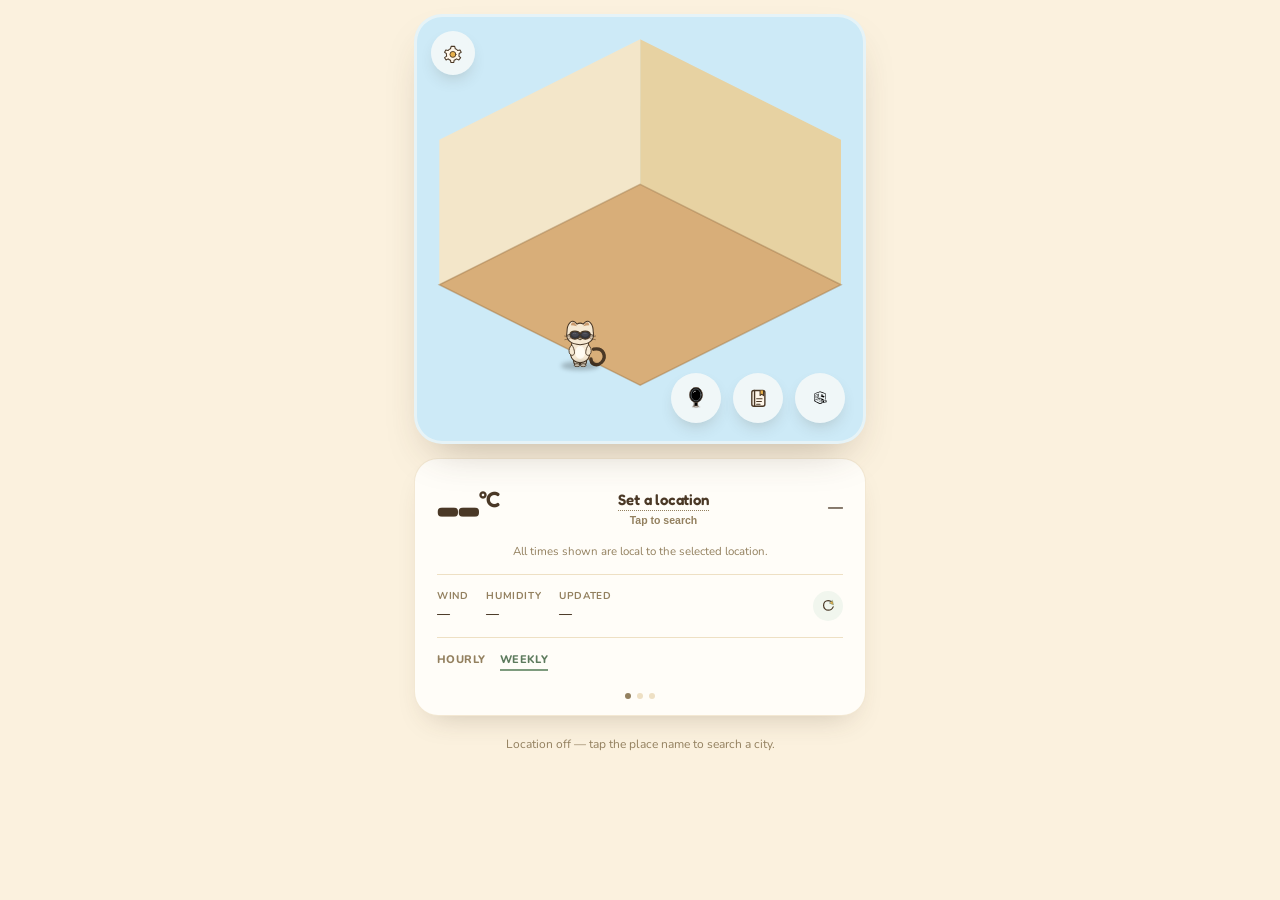
==== commit 691dd2a7: "Add unlocks feature" ====
--- a/index.html
+++ b/index.html
@@ -25,9 +25,39 @@
 <div id="app">
 
   <div class="stage" id="stage">
-    <div id="skyBg"></div>
-    <svg id="bgScene" viewBox="0 0 400 380" preserveAspectRatio="none"></svg>
-    <svg id="roomSvg" viewBox="0 0 400 380" preserveAspectRatio="none"></svg>
+    <!-- Part 2: the room can be bigger than the visible stage now (see
+         room.js — grid cells stay a fixed size, so a bigger room is a
+         bigger canvas). #stageViewport is the actual scroll container.
+
+         #stageZoomSizer sits between the viewport and the content
+         specifically for pinch-to-zoom (see pinchZoom.js): its own size
+         is set in JS to the room's natural size × the current zoom
+         level, which is what #stageViewport actually measures for
+         scroll bounds. #stageScroll itself always stays at its natural,
+         UNSCALED size and is visually stretched to fill that box via a
+         CSS transform — so everything inside it keeps working in plain
+         unscaled coordinates with zero awareness of zoom, the same way
+         it already has zero awareness of scrolling.
+
+         Buttons/popups stay OUTSIDE all three, as direct children of
+         .stage, so they stay pinned to the same corner of the visible
+         stage rather than scrolling or zooming away with the room. -->
+    <div class="stage-viewport" id="stageViewport">
+      <div class="stage-zoom-sizer" id="stageZoomSizer">
+        <div class="stage-scroll" id="stageScroll">
+          <div id="skyBg"></div>
+          <svg id="bgScene" viewBox="0 0 400 380" preserveAspectRatio="none"></svg>
+          <svg id="roomSvg" viewBox="0 0 400 380"></svg>
+          <div id="windowFog"></div>
+          <canvas id="particles"></canvas>
+          <div id="stageChar">
+            <div class="charInner"></div>
+            <div class="charShadow"></div>
+          </div>
+          <div id="flash"></div>
+        </div>
+      </div>
+    </div>
 
     <!-- Settings now lives as a scene button in the room itself, rather
          than a separate header bar — frees that vertical space up for
@@ -82,14 +112,6 @@
       <svg class="icon" viewBox="0 0 24 24" data-icon="check"></svg>
     </button>
     <button id="itemCancelBtn" class="item-cancel" title="Cancel">✕</button>
-
-    <div id="windowFog"></div>
-    <canvas id="particles"></canvas>
-    <div id="stageChar">
-      <div class="charInner"></div>
-      <div class="charShadow"></div>
-    </div>
-    <div id="flash"></div>
   </div>
 
   <div class="infocard">
@@ -237,6 +259,13 @@
        reusing #statusMsg, which already has its own behavior elsewhere
        (room-editing validation etc.). -->
   <div id="questToast" class="quest-toast"></div>
+
+  <!-- Part 2: unlock-notification toast (item/character unlocks, room
+       growth) — kept separate from #questToast so a rapid quest-
+       completion-then-unlock moment can't have one toast's timeout cut
+       the other short. Global (outside any single infocard page) since
+       an unlock can happen while any page is showing. -->
+  <div id="unlockToast" class="quest-toast"></div>
 
   <!-- Room edit panel — swaps in for the weather card above while
        #editRoomBtn is active (see #app.room-editing in room.css). Owns
@@ -359,6 +388,30 @@
 
   <div class="divider"></div>
 
+  <h2><svg class="icon" viewBox="0 0 24 24" data-icon="notebook"></svg>Developer — Progression</h2>
+  <p class="hint">Testing tools only — not part of normal play. Every control here goes through the same unlock logic a real level-up would, including relocking anything above the level you set (existing placed furniture is never deleted).</p>
+
+  <div class="row2">
+    <button class="btn secondary" id="devXpMinusBtn" style="margin-top:0;">−10 XP</button>
+    <button class="btn secondary" id="devXpPlusBtn" style="margin-top:0;">+10 XP</button>
+  </div>
+
+  <div class="row2">
+    <div class="field" style="flex:2; margin:12px 0 0;">
+      <input type="number" id="devLevelInput" placeholder="Level" min="1" step="1">
+    </div>
+    <button class="btn secondary" id="devSetLevelBtn" style="margin-top:12px; flex:1;">Set level</button>
+  </div>
+
+  <button class="btn secondary" id="devUnlockAllBtn" style="margin-top:10px;">
+    Unlock all items
+  </button>
+  <button class="btn secondary" id="devResetProgressBtn" style="margin-top:8px;">
+    Reset progression
+  </button>
+
+  <div class="divider"></div>
+
   <button class="btn secondary" id="closeSheetBtn">Close</button>
 </div>
 
--- a/css/main.css
+++ b/css/main.css
@@ -123,23 +123,50 @@
    stage's actual size depended on how tall whichever card page was
    currently showing — three meaningfully different heights (weather,
    stats, quests) meant the room visibly compressed and un-compressed on
-   every swipe, and even the min-height floor below only ever guaranteed
-   a minimum, not a consistent size.
+   every swipe.
 
-   Fixed instead: the stage is pulled out of flex space-sharing (flex:0)
-   and sized directly from the room SVG's own proportions (viewBox
-   "0 0 400 380" in index.html) via aspect-ratio, so its height is a
-   pure function of its width — never of whatever's below it. Same
-   !important + ID-selector approach as before, so this doesn't depend
-   on winning a cascade-order fight with room.css (loaded after this
-   file). min-height stays on as a floor for very narrow/short viewports
-   where the aspect-ratio result would otherwise get uncomfortably
-   small. */
+   Fixed instead: the stage is pulled out of flex space-sharing
+   (flex:0 0 auto), so its height is never a function of whatever's
+   below it. The actual height value comes from room.js's
+   applyStageDimensions() instead of a fixed aspect-ratio here — Part 2
+   (level-based room-size milestones) means the room's natural height
+   now varies (it grows with the room, up to a cap, then the excess
+   scrolls — see room.css's .stage-viewport), so a single fixed ratio
+   can no longer describe it. Same !important + ID-selector approach as
+   before, so this doesn't depend on winning a cascade-order fight with
+   room.css (loaded after this file). min-height stays on as a floor for
+   very narrow/short viewports or before JS has run on first paint.
+
+   max-height is the cap that actually matters for a GROWN room: room.js
+   sets an explicit height matching the room's full natural size (no
+   cap of its own anymore — see the removed STAGE_MAX_HEIGHT there), and
+   this is what reins that in. It's deliberately a percentage of the
+   viewport (dvh, same unit #app already uses, for the same iOS-Safari-
+   URL-bar reason) rather than a fixed pixel number: a fixed number that
+   comfortably covered the built-in room-size milestones still wasn't
+   guaranteed to fit every device, and had no way to account for a
+   custom milestone added later (e.g. an 11×11 room) that needed more
+   room than that fixed number ever anticipated. A percentage scales
+   with however big the actual screen is, and always leaves the
+   remaining percentage for the infocard below — a big room's excess
+   height scrolls (see .stage-viewport) instead of pushing that card
+   further down the page or off-screen entirely. */
 #stage{
   flex:0 0 auto !important;
-  aspect-ratio:400 / 380 !important;
-  width:100% !important;
+  /* NOT width:100% — that, combined with the explicit 14px left/right
+     margins .stage also has (room.css), is an over-constrained CSS box
+     model (width AND both margins all specified as non-auto), which
+     doesn't resolve to the same effective width as .infocard just
+     below it (components.css: margin:14px with width left as auto, the
+     normal/unambiguous case) — the two ended up with visibly different
+     right edges, the stage cut short of where the infocard actually
+     ends. calc() bakes the exact same 28px (14+14 margin) directly into
+     the width instead of leaving it to any margin/width interaction,
+     which is mathematically identical to how .infocard's auto width
+     resolves — guaranteeing both share the same right edge. */
+  width:calc(100% - 28px) !important;
   min-height:300px !important;
+  max-height:55dvh !important;
 }
 
 /* Note: no scroll override lives on .infocard itself. An earlier
--- a/css/room.css
+++ b/css/room.css
@@ -9,12 +9,63 @@
      read bigger now. */
   margin:calc(env(safe-area-inset-top,0px) + 14px) 14px 0;
   border-radius:var(--radius);
-  overflow:hidden;
+  overflow:hidden; /* clips to the rounded corners — actual scrolling happens one level in, on .stage-viewport */
   isolation:isolate;
   box-shadow:var(--shadow-lift);
   background:#CDEAF7;
   border:3px solid rgba(255,253,248,0.5);
 }
+
+/* Part 2: the room can be bigger than the visible stage (see room.js —
+   grid cells stay a fixed size, so a bigger room is a bigger canvas,
+   not a zoomed-out one). .stage-viewport is the actual scroll
+   container. Kept as a separate element from .stage itself specifically
+   so the buttons/popups (direct children of .stage, positioned absolute
+   — see below) stay pinned to the same corner of the visible stage
+   instead of scrolling away with the room. */
+.stage-viewport{
+  position:absolute;
+  inset:0;
+  overflow:auto;
+  touch-action:pan-x pan-y;
+  /* `contain` (tried first, previous round) only stops scroll-chaining
+     to a PARENT scroller — it does nothing about this element's own
+     rubber-band/glow bounce past its own edges, which is exactly what
+     was revealing #stage's plain background color beyond the room.
+     `none` is the value that actually suppresses that local bounce
+     effect (MDN: "same as contain, but also prevents the browser's own
+     default overscroll behavior"). Dropping
+     -webkit-overflow-scrolling:touch too — that older WebKit property
+     is specifically what opts an overflow:auto element into iOS's
+     elastic/bouncy scroll style in the first place; without it, iOS
+     falls back to a plain clamped scroll (content just stops at its
+     real edges, no bounce, no momentum overshoot). */
+  overscroll-behavior:none;
+  border-radius:inherit;
+  scrollbar-width:none; /* Firefox */
+}
+.stage-viewport::-webkit-scrollbar{ display:none; } /* Safari/Chrome */
+
+/* Pinch-to-zoom (pinchZoom.js): .stage-zoom-sizer's own size is set via
+   JS (room.js's applyZoom) to the room's natural size × the current
+   zoom level — that's what .stage-viewport actually measures for
+   scroll bounds. .stage-scroll inside it always stays at its natural,
+   UNSCALED size (also set via JS — applyStageDimensions) and is
+   visually stretched to fill the sizer via a CSS transform, with
+   transform-origin pinned to the same top-left corner both boxes share
+   — so everything inside .stage-scroll keeps working in plain unscaled
+   coordinates, same as it already does for scrolling. */
+.stage-zoom-sizer{
+  position:relative;
+}
+.stage-scroll{
+  position:relative;
+  transform-origin:0 0;
+  /* width/height set via JS to match the room's current natural pixel
+     size — see room.js's applyStageDimensions(). transform (scale) set
+     via JS to match the current zoom level — see room.js's applyZoom(). */
+}
+
 #skyBg{ position:absolute; inset:0; z-index:0; transition:background 1.4s ease; }
 #bgScene{ position:absolute; inset:0; width:100%; height:100%; display:block; z-index:1; }
 #roomSvg{ position:absolute; inset:0; width:100%; height:100%; display:block; z-index:2; }
@@ -130,13 +181,22 @@
   -webkit-user-select:none;
   user-select:none;
 }
-/* Belt-and-suspenders: the drag surface itself shouldn't let iOS treat
-   a held touch as the start of a page gesture (scroll/zoom/selection)
-   while in edit mode. */
+/* The drag surface shouldn't let iOS treat a held touch as the start of
+   a page gesture (scroll/zoom/selection) — but only while something is
+   actually ARMED (mid-drag), where the position has to be fully
+   JS-driven. Plain edit-mode browsing (selecting an item, or just
+   scrolling around a room bigger than the stage) needs native scroll
+   to keep working, so touch-action:none is scoped to .item-arming
+   (added to #stage only while armMove/armNewItem has something armed —
+   see furniture.js) rather than all of .room-edit-mode. Without this
+   distinction, scrolling to reach an off-screen item was impossible in
+   edit mode at all. */
 .room-edit-mode #roomSvg{
-  touch-action:none;
   -webkit-user-select:none;
   user-select:none;
+}
+.room-edit-mode.item-arming #roomSvg{
+  touch-action:none;
 }
 .room-edit-mode .deco.dragging{
   cursor:grabbing;
@@ -337,3 +397,16 @@
 }
 .catalog-add:active{ transform:scale(0.9); }
 .catalog-empty{ font-size:12px; color:var(--ink-soft); text-align:center; padding:16px 0; }
+
+/* ---------------- Part 2: locked catalog entries ----------------
+   A locked row shows the same thumb/name layout as an unlocked one
+   (so its shape in the list doesn't jump around once unlocked) but
+   greyed out, with the unlock level instead of a "+" button — visible
+   so there's something to look forward to, but not addable yet. */
+.catalog-row.locked{ opacity:0.55; }
+.catalog-row.locked .catalog-thumb{ filter:grayscale(1); }
+.catalog-lock{
+  flex:none; font-size:10.5px; font-weight:800; color:var(--ink-soft);
+  background:var(--cream); padding:4px 9px; border-radius:999px;
+  white-space:nowrap;
+}
--- a/css/quests.css
+++ b/css/quests.css
@@ -173,7 +173,10 @@
   color: white;
 }
 
-/* ---------------- Completion toast ---------------- */
+/* ---------------- Completion toast ----------------
+   Shared by #questToast (text only) and #unlockToast (Part 2 — icon +
+   text). display:flex only matters for the latter; a text-only toast
+   with a single child renders identically either way. */
 .quest-toast{
   position: fixed;
   left: 50%;
@@ -191,8 +194,23 @@
   transition: opacity 0.3s ease, transform 0.3s ease;
   z-index: 50;
   white-space: nowrap;
+  display: flex;
+  align-items: center;
+  gap: 7px;
 }
 .quest-toast.show{
   opacity: 1;
   transform: translateX(-50%) translateY(0);
 }
+.unlock-toast-icon{
+  width: 18px;
+  height: 18px;
+  flex: none;
+  display: flex;
+  align-items: center;
+  justify-content: center;
+}
+.unlock-toast-icon svg{
+  width: 100%;
+  height: 100%;
+}
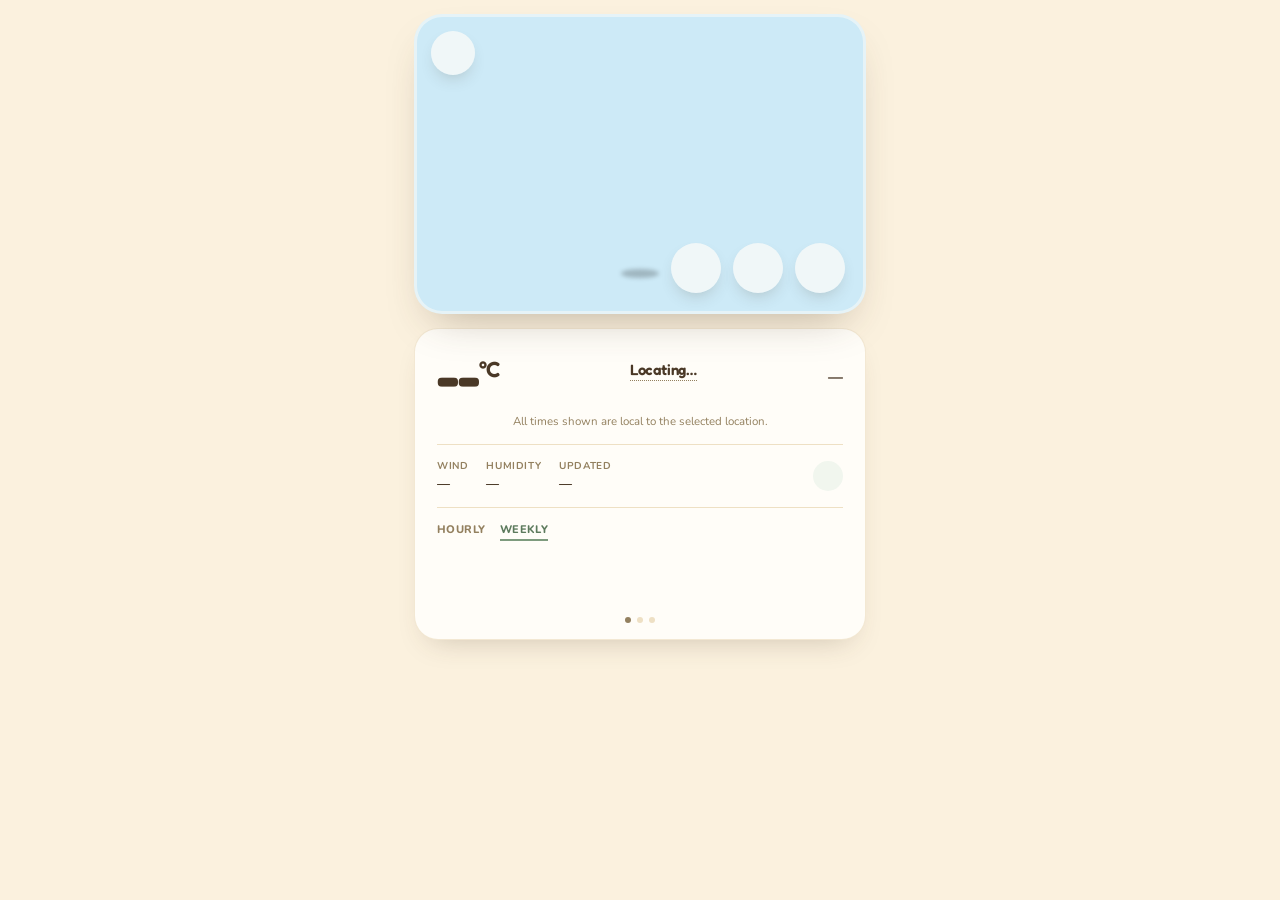
==== commit 6630a689: "!Add unlocks feature" ====
--- a/index.html
+++ b/index.html
@@ -25,39 +25,9 @@
 <div id="app">
 
   <div class="stage" id="stage">
-    <!-- Part 2: the room can be bigger than the visible stage now (see
-         room.js — grid cells stay a fixed size, so a bigger room is a
-         bigger canvas). #stageViewport is the actual scroll container.
-
-         #stageZoomSizer sits between the viewport and the content
-         specifically for pinch-to-zoom (see pinchZoom.js): its own size
-         is set in JS to the room's natural size × the current zoom
-         level, which is what #stageViewport actually measures for
-         scroll bounds. #stageScroll itself always stays at its natural,
-         UNSCALED size and is visually stretched to fill that box via a
-         CSS transform — so everything inside it keeps working in plain
-         unscaled coordinates with zero awareness of zoom, the same way
-         it already has zero awareness of scrolling.
-
-         Buttons/popups stay OUTSIDE all three, as direct children of
-         .stage, so they stay pinned to the same corner of the visible
-         stage rather than scrolling or zooming away with the room. -->
-    <div class="stage-viewport" id="stageViewport">
-      <div class="stage-zoom-sizer" id="stageZoomSizer">
-        <div class="stage-scroll" id="stageScroll">
-          <div id="skyBg"></div>
-          <svg id="bgScene" viewBox="0 0 400 380" preserveAspectRatio="none"></svg>
-          <svg id="roomSvg" viewBox="0 0 400 380"></svg>
-          <div id="windowFog"></div>
-          <canvas id="particles"></canvas>
-          <div id="stageChar">
-            <div class="charInner"></div>
-            <div class="charShadow"></div>
-          </div>
-          <div id="flash"></div>
-        </div>
-      </div>
-    </div>
+    <div id="skyBg"></div>
+    <svg id="bgScene" viewBox="0 0 400 380" preserveAspectRatio="none"></svg>
+    <svg id="roomSvg" viewBox="0 0 400 380" preserveAspectRatio="none"></svg>
 
     <!-- Settings now lives as a scene button in the room itself, rather
          than a separate header bar — frees that vertical space up for
@@ -112,6 +82,14 @@
       <svg class="icon" viewBox="0 0 24 24" data-icon="check"></svg>
     </button>
     <button id="itemCancelBtn" class="item-cancel" title="Cancel">✕</button>
+
+    <div id="windowFog"></div>
+    <canvas id="particles"></canvas>
+    <div id="stageChar">
+      <div class="charInner"></div>
+      <div class="charShadow"></div>
+    </div>
+    <div id="flash"></div>
   </div>
 
   <div class="infocard">
@@ -389,7 +367,7 @@
   <div class="divider"></div>
 
   <h2><svg class="icon" viewBox="0 0 24 24" data-icon="notebook"></svg>Developer — Progression</h2>
-  <p class="hint">Testing tools only — not part of normal play. Every control here goes through the same unlock logic a real level-up would, including relocking anything above the level you set (existing placed furniture is never deleted).</p>
+  <p class="hint">Testing tools only — not part of normal play. Every control here goes through the same unlock logic a real level-up would.</p>
 
   <div class="row2">
     <button class="btn secondary" id="devXpMinusBtn" style="margin-top:0;">−10 XP</button>
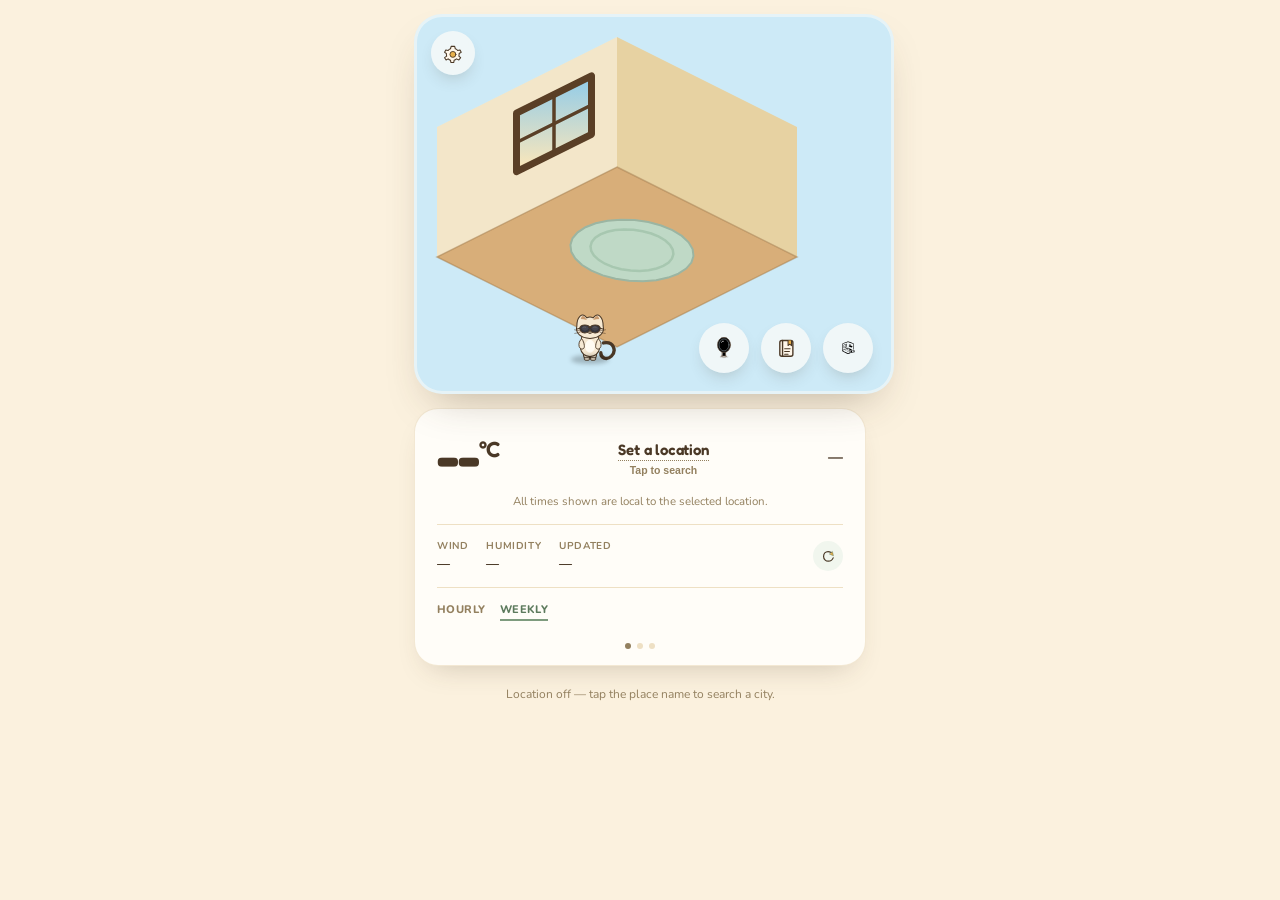
==== commit 0db805c2: "!Add unlocks feature" ====
--- a/index.html
+++ b/index.html
@@ -25,9 +25,28 @@
 <div id="app">
 
   <div class="stage" id="stage">
-    <div id="skyBg"></div>
-    <svg id="bgScene" viewBox="0 0 400 380" preserveAspectRatio="none"></svg>
-    <svg id="roomSvg" viewBox="0 0 400 380" preserveAspectRatio="none"></svg>
+    <!-- Part 2: the room can be bigger than the visible stage now (see
+         room.js — grid cells stay a fixed size, so a bigger room is a
+         bigger canvas). #stageViewport is the actual scroll container;
+         #stageScroll is sized to the room's full natural pixel size and
+         holds every visual layer that should pan together. Buttons/
+         popups stay OUTSIDE both, as direct children of .stage, so they
+         stay pinned to the same corner of the visible stage rather than
+         scrolling away with the room. -->
+    <div class="stage-viewport" id="stageViewport">
+      <div class="stage-scroll" id="stageScroll">
+        <div id="skyBg"></div>
+        <svg id="bgScene" viewBox="0 0 400 380" preserveAspectRatio="none"></svg>
+        <svg id="roomSvg" viewBox="0 0 400 380"></svg>
+        <div id="windowFog"></div>
+        <canvas id="particles"></canvas>
+        <div id="stageChar">
+          <div class="charInner"></div>
+          <div class="charShadow"></div>
+        </div>
+        <div id="flash"></div>
+      </div>
+    </div>
 
     <!-- Settings now lives as a scene button in the room itself, rather
          than a separate header bar — frees that vertical space up for
@@ -82,14 +101,6 @@
       <svg class="icon" viewBox="0 0 24 24" data-icon="check"></svg>
     </button>
     <button id="itemCancelBtn" class="item-cancel" title="Cancel">✕</button>
-
-    <div id="windowFog"></div>
-    <canvas id="particles"></canvas>
-    <div id="stageChar">
-      <div class="charInner"></div>
-      <div class="charShadow"></div>
-    </div>
-    <div id="flash"></div>
   </div>
 
   <div class="infocard">
@@ -367,7 +378,7 @@
   <div class="divider"></div>
 
   <h2><svg class="icon" viewBox="0 0 24 24" data-icon="notebook"></svg>Developer — Progression</h2>
-  <p class="hint">Testing tools only — not part of normal play. Every control here goes through the same unlock logic a real level-up would.</p>
+  <p class="hint">Testing tools only — not part of normal play. Every control here goes through the same unlock logic a real level-up would, including relocking anything above the level you set (existing placed furniture is never deleted).</p>
 
   <div class="row2">
     <button class="btn secondary" id="devXpMinusBtn" style="margin-top:0;">−10 XP</button>
--- a/css/main.css
+++ b/css/main.css
@@ -135,38 +135,11 @@
    can no longer describe it. Same !important + ID-selector approach as
    before, so this doesn't depend on winning a cascade-order fight with
    room.css (loaded after this file). min-height stays on as a floor for
-   very narrow/short viewports or before JS has run on first paint.
-
-   max-height is the cap that actually matters for a GROWN room: room.js
-   sets an explicit height matching the room's full natural size (no
-   cap of its own anymore — see the removed STAGE_MAX_HEIGHT there), and
-   this is what reins that in. It's deliberately a percentage of the
-   viewport (dvh, same unit #app already uses, for the same iOS-Safari-
-   URL-bar reason) rather than a fixed pixel number: a fixed number that
-   comfortably covered the built-in room-size milestones still wasn't
-   guaranteed to fit every device, and had no way to account for a
-   custom milestone added later (e.g. an 11×11 room) that needed more
-   room than that fixed number ever anticipated. A percentage scales
-   with however big the actual screen is, and always leaves the
-   remaining percentage for the infocard below — a big room's excess
-   height scrolls (see .stage-viewport) instead of pushing that card
-   further down the page or off-screen entirely. */
+   very narrow/short viewports or before JS has run on first paint. */
 #stage{
   flex:0 0 auto !important;
-  /* NOT width:100% — that, combined with the explicit 14px left/right
-     margins .stage also has (room.css), is an over-constrained CSS box
-     model (width AND both margins all specified as non-auto), which
-     doesn't resolve to the same effective width as .infocard just
-     below it (components.css: margin:14px with width left as auto, the
-     normal/unambiguous case) — the two ended up with visibly different
-     right edges, the stage cut short of where the infocard actually
-     ends. calc() bakes the exact same 28px (14+14 margin) directly into
-     the width instead of leaving it to any margin/width interaction,
-     which is mathematically identical to how .infocard's auto width
-     resolves — guaranteeing both share the same right edge. */
-  width:calc(100% - 28px) !important;
+  width:100% !important;
   min-height:300px !important;
-  max-height:55dvh !important;
 }
 
 /* Note: no scroll override lives on .infocard itself. An earlier
--- a/css/room.css
+++ b/css/room.css
@@ -19,51 +19,25 @@
 /* Part 2: the room can be bigger than the visible stage (see room.js —
    grid cells stay a fixed size, so a bigger room is a bigger canvas,
    not a zoomed-out one). .stage-viewport is the actual scroll
-   container. Kept as a separate element from .stage itself specifically
-   so the buttons/popups (direct children of .stage, positioned absolute
-   — see below) stay pinned to the same corner of the visible stage
-   instead of scrolling away with the room. */
+   container; .stage-scroll is sized in JS (room.js's
+   applyStageDimensions) to the room's full natural pixel footprint and
+   holds every visual layer that should pan together. Kept as a
+   separate element from .stage itself specifically so the buttons/
+   popups (direct children of .stage, positioned absolute — see below)
+   stay pinned to the same corner of the visible stage instead of
+   scrolling away with the room. */
 .stage-viewport{
   position:absolute;
   inset:0;
   overflow:auto;
+  -webkit-overflow-scrolling:touch;
   touch-action:pan-x pan-y;
-  /* `contain` (tried first, previous round) only stops scroll-chaining
-     to a PARENT scroller — it does nothing about this element's own
-     rubber-band/glow bounce past its own edges, which is exactly what
-     was revealing #stage's plain background color beyond the room.
-     `none` is the value that actually suppresses that local bounce
-     effect (MDN: "same as contain, but also prevents the browser's own
-     default overscroll behavior"). Dropping
-     -webkit-overflow-scrolling:touch too — that older WebKit property
-     is specifically what opts an overflow:auto element into iOS's
-     elastic/bouncy scroll style in the first place; without it, iOS
-     falls back to a plain clamped scroll (content just stops at its
-     real edges, no bounce, no momentum overshoot). */
-  overscroll-behavior:none;
   border-radius:inherit;
-  scrollbar-width:none; /* Firefox */
-}
-.stage-viewport::-webkit-scrollbar{ display:none; } /* Safari/Chrome */
-
-/* Pinch-to-zoom (pinchZoom.js): .stage-zoom-sizer's own size is set via
-   JS (room.js's applyZoom) to the room's natural size × the current
-   zoom level — that's what .stage-viewport actually measures for
-   scroll bounds. .stage-scroll inside it always stays at its natural,
-   UNSCALED size (also set via JS — applyStageDimensions) and is
-   visually stretched to fill the sizer via a CSS transform, with
-   transform-origin pinned to the same top-left corner both boxes share
-   — so everything inside .stage-scroll keeps working in plain unscaled
-   coordinates, same as it already does for scrolling. */
-.stage-zoom-sizer{
-  position:relative;
 }
 .stage-scroll{
   position:relative;
-  transform-origin:0 0;
   /* width/height set via JS to match the room's current natural pixel
-     size — see room.js's applyStageDimensions(). transform (scale) set
-     via JS to match the current zoom level — see room.js's applyZoom(). */
+     size — see room.js's applyStageDimensions(). */
 }
 
 #skyBg{ position:absolute; inset:0; z-index:0; transition:background 1.4s ease; }
@@ -181,22 +155,13 @@
   -webkit-user-select:none;
   user-select:none;
 }
-/* The drag surface shouldn't let iOS treat a held touch as the start of
-   a page gesture (scroll/zoom/selection) — but only while something is
-   actually ARMED (mid-drag), where the position has to be fully
-   JS-driven. Plain edit-mode browsing (selecting an item, or just
-   scrolling around a room bigger than the stage) needs native scroll
-   to keep working, so touch-action:none is scoped to .item-arming
-   (added to #stage only while armMove/armNewItem has something armed —
-   see furniture.js) rather than all of .room-edit-mode. Without this
-   distinction, scrolling to reach an off-screen item was impossible in
-   edit mode at all. */
+/* Belt-and-suspenders: the drag surface itself shouldn't let iOS treat
+   a held touch as the start of a page gesture (scroll/zoom/selection)
+   while in edit mode. */
 .room-edit-mode #roomSvg{
+  touch-action:none;
   -webkit-user-select:none;
   user-select:none;
-}
-.room-edit-mode.item-arming #roomSvg{
-  touch-action:none;
 }
 .room-edit-mode .deco.dragging{
   cursor:grabbing;
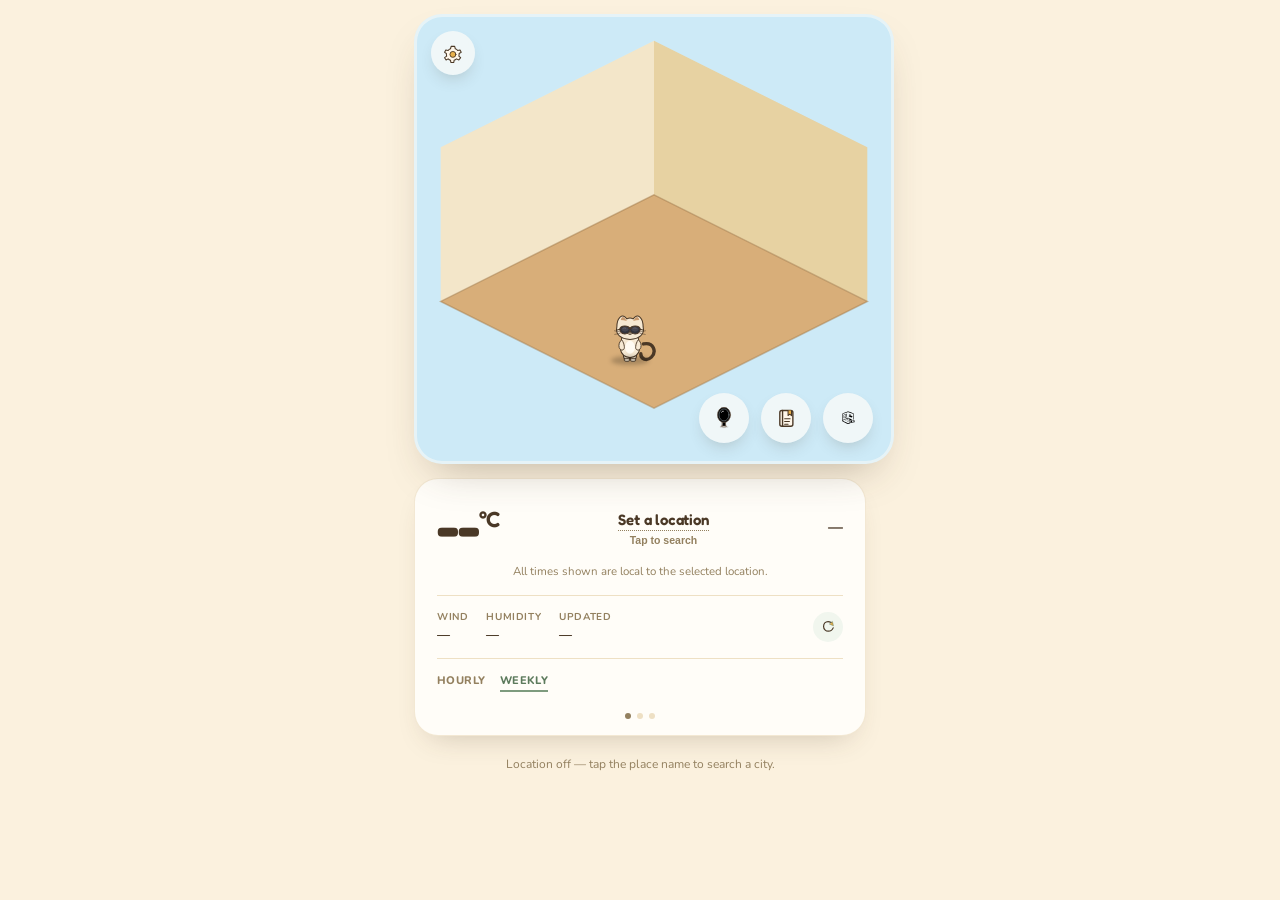
==== commit c8b1af14: "!Add unlocks feature" ====
--- a/index.html
+++ b/index.html
@@ -27,24 +27,35 @@
   <div class="stage" id="stage">
     <!-- Part 2: the room can be bigger than the visible stage now (see
          room.js — grid cells stay a fixed size, so a bigger room is a
-         bigger canvas). #stageViewport is the actual scroll container;
-         #stageScroll is sized to the room's full natural pixel size and
-         holds every visual layer that should pan together. Buttons/
-         popups stay OUTSIDE both, as direct children of .stage, so they
-         stay pinned to the same corner of the visible stage rather than
-         scrolling away with the room. -->
+         bigger canvas). #stageViewport is the actual scroll container.
+
+         #stageZoomSizer sits between the viewport and the content
+         specifically for pinch-to-zoom (see pinchZoom.js): its own size
+         is set in JS to the room's natural size × the current zoom
+         level, which is what #stageViewport actually measures for
+         scroll bounds. #stageScroll itself always stays at its natural,
+         UNSCALED size and is visually stretched to fill that box via a
+         CSS transform — so everything inside it keeps working in plain
+         unscaled coordinates with zero awareness of zoom, the same way
+         it already has zero awareness of scrolling.
+
+         Buttons/popups stay OUTSIDE all three, as direct children of
+         .stage, so they stay pinned to the same corner of the visible
+         stage rather than scrolling or zooming away with the room. -->
     <div class="stage-viewport" id="stageViewport">
-      <div class="stage-scroll" id="stageScroll">
-        <div id="skyBg"></div>
-        <svg id="bgScene" viewBox="0 0 400 380" preserveAspectRatio="none"></svg>
-        <svg id="roomSvg" viewBox="0 0 400 380"></svg>
-        <div id="windowFog"></div>
-        <canvas id="particles"></canvas>
-        <div id="stageChar">
-          <div class="charInner"></div>
-          <div class="charShadow"></div>
-        </div>
-        <div id="flash"></div>
+      <div class="stage-zoom-sizer" id="stageZoomSizer">
+        <div class="stage-scroll" id="stageScroll">
+          <div id="skyBg"></div>
+          <svg id="bgScene" viewBox="0 0 400 380" preserveAspectRatio="none"></svg>
+          <svg id="roomSvg" viewBox="0 0 400 380"></svg>
+          <div id="windowFog"></div>
+          <canvas id="particles"></canvas>
+          <div id="stageChar">
+            <div class="charInner"></div>
+            <div class="charShadow"></div>
+          </div>
+          <div id="flash"></div>
+        </div>
       </div>
     </div>
 
--- a/css/main.css
+++ b/css/main.css
@@ -135,11 +135,27 @@
    can no longer describe it. Same !important + ID-selector approach as
    before, so this doesn't depend on winning a cascade-order fight with
    room.css (loaded after this file). min-height stays on as a floor for
-   very narrow/short viewports or before JS has run on first paint. */
+   very narrow/short viewports or before JS has run on first paint.
+
+   max-height is the cap that actually matters for a GROWN room: room.js
+   sets an explicit height matching the room's full natural size (no
+   cap of its own anymore — see the removed STAGE_MAX_HEIGHT there), and
+   this is what reins that in. It's deliberately a percentage of the
+   viewport (dvh, same unit #app already uses, for the same iOS-Safari-
+   URL-bar reason) rather than a fixed pixel number: a fixed number that
+   comfortably covered the built-in room-size milestones still wasn't
+   guaranteed to fit every device, and had no way to account for a
+   custom milestone added later (e.g. an 11×11 room) that needed more
+   room than that fixed number ever anticipated. A percentage scales
+   with however big the actual screen is, and always leaves the
+   remaining percentage for the infocard below — a big room's excess
+   height scrolls (see .stage-viewport) instead of pushing that card
+   further down the page or off-screen entirely. */
 #stage{
   flex:0 0 auto !important;
   width:100% !important;
   min-height:300px !important;
+  max-height:55dvh !important;
 }
 
 /* Note: no scroll override lives on .infocard itself. An earlier
--- a/css/room.css
+++ b/css/room.css
@@ -19,25 +19,51 @@
 /* Part 2: the room can be bigger than the visible stage (see room.js —
    grid cells stay a fixed size, so a bigger room is a bigger canvas,
    not a zoomed-out one). .stage-viewport is the actual scroll
-   container; .stage-scroll is sized in JS (room.js's
-   applyStageDimensions) to the room's full natural pixel footprint and
-   holds every visual layer that should pan together. Kept as a
-   separate element from .stage itself specifically so the buttons/
-   popups (direct children of .stage, positioned absolute — see below)
-   stay pinned to the same corner of the visible stage instead of
-   scrolling away with the room. */
+   container. Kept as a separate element from .stage itself specifically
+   so the buttons/popups (direct children of .stage, positioned absolute
+   — see below) stay pinned to the same corner of the visible stage
+   instead of scrolling away with the room. */
 .stage-viewport{
   position:absolute;
   inset:0;
   overflow:auto;
-  -webkit-overflow-scrolling:touch;
   touch-action:pan-x pan-y;
+  /* `contain` (tried first, previous round) only stops scroll-chaining
+     to a PARENT scroller — it does nothing about this element's own
+     rubber-band/glow bounce past its own edges, which is exactly what
+     was revealing #stage's plain background color beyond the room.
+     `none` is the value that actually suppresses that local bounce
+     effect (MDN: "same as contain, but also prevents the browser's own
+     default overscroll behavior"). Dropping
+     -webkit-overflow-scrolling:touch too — that older WebKit property
+     is specifically what opts an overflow:auto element into iOS's
+     elastic/bouncy scroll style in the first place; without it, iOS
+     falls back to a plain clamped scroll (content just stops at its
+     real edges, no bounce, no momentum overshoot). */
+  overscroll-behavior:none;
   border-radius:inherit;
+  scrollbar-width:none; /* Firefox */
+}
+.stage-viewport::-webkit-scrollbar{ display:none; } /* Safari/Chrome */
+
+/* Pinch-to-zoom (pinchZoom.js): .stage-zoom-sizer's own size is set via
+   JS (room.js's applyZoom) to the room's natural size × the current
+   zoom level — that's what .stage-viewport actually measures for
+   scroll bounds. .stage-scroll inside it always stays at its natural,
+   UNSCALED size (also set via JS — applyStageDimensions) and is
+   visually stretched to fill the sizer via a CSS transform, with
+   transform-origin pinned to the same top-left corner both boxes share
+   — so everything inside .stage-scroll keeps working in plain unscaled
+   coordinates, same as it already does for scrolling. */
+.stage-zoom-sizer{
+  position:relative;
 }
 .stage-scroll{
   position:relative;
+  transform-origin:0 0;
   /* width/height set via JS to match the room's current natural pixel
-     size — see room.js's applyStageDimensions(). */
+     size — see room.js's applyStageDimensions(). transform (scale) set
+     via JS to match the current zoom level — see room.js's applyZoom(). */
 }
 
 #skyBg{ position:absolute; inset:0; z-index:0; transition:background 1.4s ease; }
@@ -155,13 +181,22 @@
   -webkit-user-select:none;
   user-select:none;
 }
-/* Belt-and-suspenders: the drag surface itself shouldn't let iOS treat
-   a held touch as the start of a page gesture (scroll/zoom/selection)
-   while in edit mode. */
+/* The drag surface shouldn't let iOS treat a held touch as the start of
+   a page gesture (scroll/zoom/selection) — but only while something is
+   actually ARMED (mid-drag), where the position has to be fully
+   JS-driven. Plain edit-mode browsing (selecting an item, or just
+   scrolling around a room bigger than the stage) needs native scroll
+   to keep working, so touch-action:none is scoped to .item-arming
+   (added to #stage only while armMove/armNewItem has something armed —
+   see furniture.js) rather than all of .room-edit-mode. Without this
+   distinction, scrolling to reach an off-screen item was impossible in
+   edit mode at all. */
 .room-edit-mode #roomSvg{
-  touch-action:none;
   -webkit-user-select:none;
   user-select:none;
+}
+.room-edit-mode.item-arming #roomSvg{
+  touch-action:none;
 }
 .room-edit-mode .deco.dragging{
   cursor:grabbing;
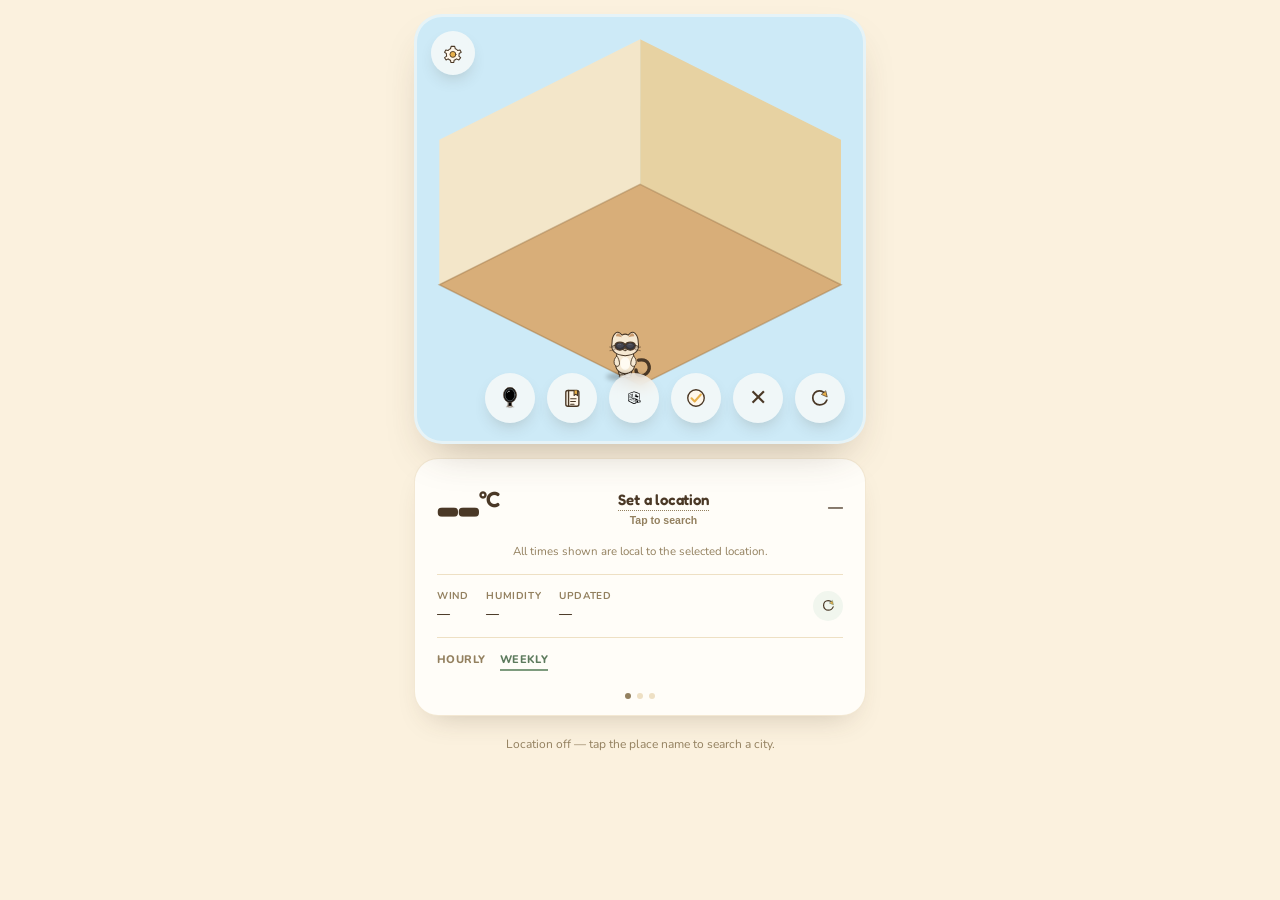
==== commit 21df0859: "Update room edit UI" ====
--- a/index.html
+++ b/index.html
@@ -59,27 +59,45 @@
       </div>
     </div>
 
-    <!-- Settings now lives as a scene button in the room itself, rather
-         than a separate header bar — frees that vertical space up for
-         the room, which is why the stage reads bigger now. -->
+    <!-- Settings lives as a scene button in the room itself. Hidden
+         entirely while in room-edit mode (see .scene-btn-settings rule
+         in room.css) — the edit-mode controls take over the chrome. -->
     <button id="settingsBtn" class="scene-btn scene-btn-settings" title="Settings">
       <svg class="icon" viewBox="0 0 24 24" data-icon="settings"></svg>
     </button>
 
+    <!-- Bottom-right action cluster. Two groups of buttons live here:
+         the normal set (.scene-btn-normal — calendar/customize/todo/
+         edit-room) and the room-edit set (.scene-btn-edit — confirm/
+         cancel/reset). Only one group is visible at a time, toggled
+         purely by #app.room-editing in room.css, so there's no JS
+         needed to show/hide either group beyond entering/leaving edit
+         mode itself. -->
     <div class="scene-actions">
-      <button id="calProp" class="scene-btn" title="Today's schedule" style="display:none;">
+      <button id="calProp" class="scene-btn scene-btn-normal" title="Today's schedule" style="display:none;">
         <svg class="icon" viewBox="0 0 24 24" data-icon="calendar"></svg>
       </button>
 
-      <button id="customizeProp" class="scene-btn" title="Customize">
+      <button id="customizeProp" class="scene-btn scene-btn-normal" title="Customize">
         <svg class="icon" viewBox="0 0 24 24" data-icon="mirror"></svg>
       </button>
 
-      <button id="todoProp" class="scene-btn" title="To-dos">
+      <button id="todoProp" class="scene-btn scene-btn-normal" title="To-dos">
         <svg class="icon" viewBox="0 0 24 24" data-icon="notebook"></svg>
       </button>
-      <button id="editRoomBtn" class="scene-btn" title="Move furniture">
+      <button id="editRoomBtn" class="scene-btn scene-btn-normal" title="Move furniture">
         <svg class="icon" viewBox="0 0 24 24" data-icon="move"></svg>
+      </button>
+
+      <!-- Room-edit controls — only visible while #app.room-editing is
+           set. Replaces the old header buttons that used to live on
+           #roomEditPanel itself. -->
+      <button id="editConfirmBtn" class="scene-btn scene-btn-edit" title="Save room">
+        <svg class="icon" viewBox="0 0 24 24" data-icon="check"></svg>
+      </button>
+      <button id="editCancelBtn" class="scene-btn scene-btn-edit" title="Cancel">✕</button>
+      <button id="editResetBtn" class="scene-btn scene-btn-edit" title="Undo changes since last save">
+        <svg class="icon" viewBox="0 0 24 24" data-icon="refresh"></svg>
       </button>
     </div>
 
@@ -268,21 +286,13 @@
   <div id="unlockToast" class="quest-toast"></div>
 
   <!-- Room edit panel — swaps in for the weather card above while
-       #editRoomBtn is active (see #app.room-editing in room.css). Owns
-       its own header controls (undo / cancel / save) since the weather
-       card's controls don't apply here. -->
+       #editRoomBtn is active (see #app.room-editing in room.css). The
+       undo/cancel/save controls used to live in this header — they now
+       live as scene buttons on the stage itself (see .scene-btn-edit
+       above), so this panel is just the catalog now. -->
   <div class="infocard" id="roomEditPanel">
     <div class="redit-header">
       <div class="redit-title">Add to room</div>
-      <div class="redit-actions">
-        <button class="redit-icon-btn" id="reditResetBtn" title="Undo changes since last save">
-          <svg class="icon" viewBox="0 0 24 24" data-icon="refresh"></svg>
-        </button>
-        <button class="redit-icon-btn" id="reditCancelBtn" title="Cancel">✕</button>
-        <button class="redit-icon-btn primary" id="reditSaveBtn" title="Save">
-          <svg class="icon" viewBox="0 0 24 24" data-icon="check"></svg>
-        </button>
-      </div>
     </div>
     <div class="catalog-categories" id="catalogCategories"></div>
     <div class="catalog-list" id="catalogList"></div>
--- a/css/main.css
+++ b/css/main.css
@@ -153,7 +153,18 @@
    further down the page or off-screen entirely. */
 #stage{
   flex:0 0 auto !important;
-  width:100% !important;
+  /* NOT width:100% — that, combined with the explicit 14px left/right
+     margins .stage also has (room.css), is an over-constrained CSS box
+     model (width AND both margins all specified as non-auto), which
+     doesn't resolve to the same effective width as .infocard just
+     below it (components.css: margin:14px with width left as auto, the
+     normal/unambiguous case) — the two ended up with visibly different
+     right edges, the stage cut short of where the infocard actually
+     ends. calc() bakes the exact same 28px (14+14 margin) directly into
+     the width instead of leaving it to any margin/width interaction,
+     which is mathematically identical to how .infocard's auto width
+     resolves — guaranteeing both share the same right edge. */
+  width:calc(100% - 28px) !important;
   min-height:300px !important;
   max-height:55dvh !important;
 }
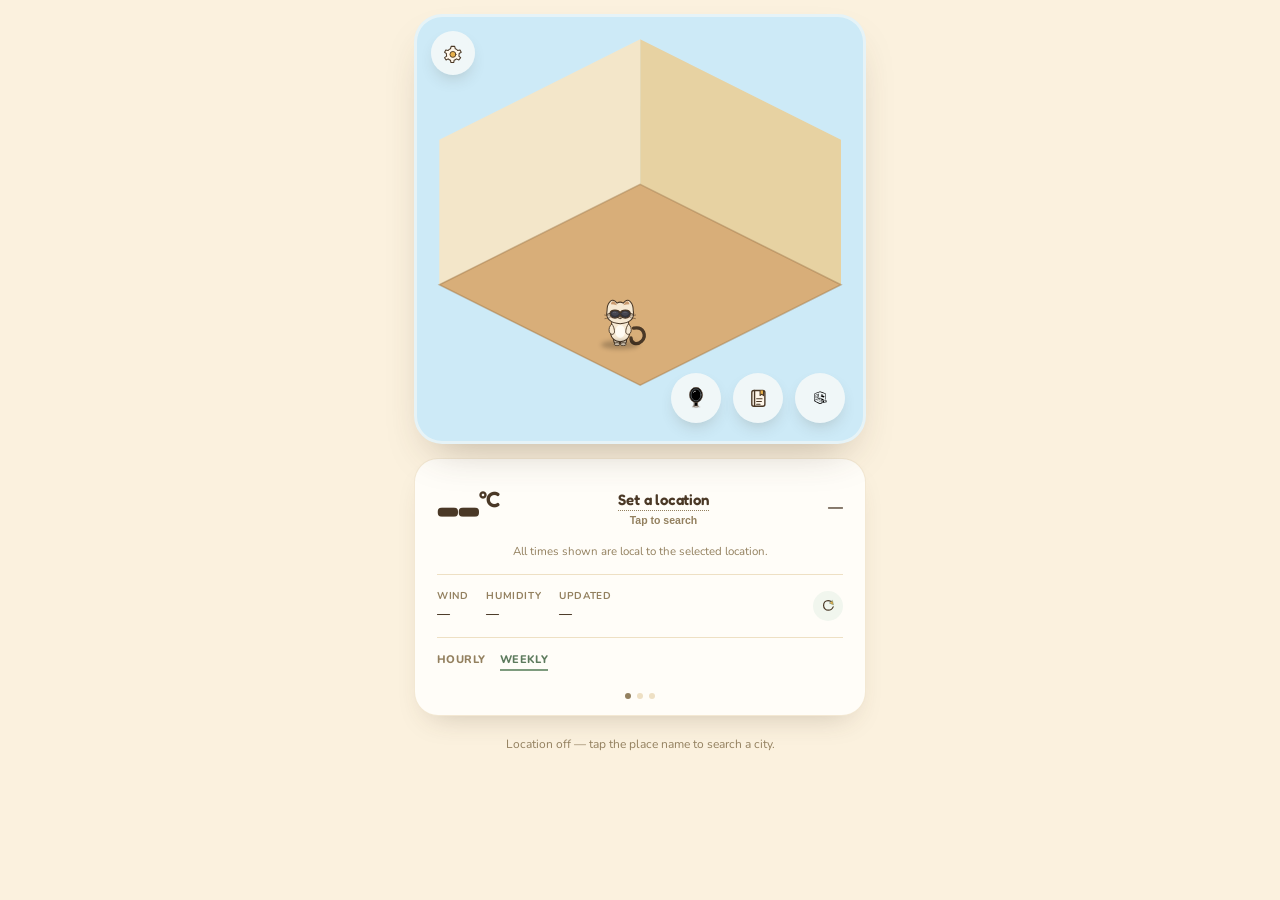
==== commit 115940a3: "Update room edit UI" ====
--- a/index.html
+++ b/index.html
@@ -287,15 +287,23 @@
 
   <!-- Room edit panel — swaps in for the weather card above while
        #editRoomBtn is active (see #app.room-editing in room.css). The
-       undo/cancel/save controls used to live in this header — they now
-       live as scene buttons on the stage itself (see .scene-btn-edit
-       above), so this panel is just the catalog now. -->
+       undo/cancel/save controls live as scene buttons on the stage
+       itself (see .scene-btn-edit) rather than in this header.
+
+       #catalogFocusHint is an overlay that dims/disables this whole
+       panel while something is currently armed — see .item-focused in
+       room.css and updateFocusState() in furniture.js — so it's clear
+       the current item needs to be confirmed or cancelled before
+       adding anything else. -->
   <div class="infocard" id="roomEditPanel">
     <div class="redit-header">
       <div class="redit-title">Add to room</div>
     </div>
     <div class="catalog-categories" id="catalogCategories"></div>
     <div class="catalog-list" id="catalogList"></div>
+    <div class="catalog-focus-hint" id="catalogFocusHint">
+      Confirm or cancel the selected item first.
+    </div>
   </div>
 
   <div class="switcher" id="switcher"></div>
--- a/css/room.css
+++ b/css/room.css
@@ -2,68 +2,32 @@
 .stage{
   position:relative;
   flex:1;
-  /* Top margin now carries the safe-area inset that used to live on the
-     header's padding — the header is gone, so the stage runs right up
-     to the notch/status bar, just inset enough not to sit under it.
-     This (plus the header's old vertical space) is what makes the room
-     read bigger now. */
   margin:calc(env(safe-area-inset-top,0px) + 14px) 14px 0;
   border-radius:var(--radius);
-  overflow:hidden; /* clips to the rounded corners — actual scrolling happens one level in, on .stage-viewport */
+  overflow:hidden;
   isolation:isolate;
   box-shadow:var(--shadow-lift);
   background:#CDEAF7;
   border:3px solid rgba(255,253,248,0.5);
 }
 
-/* Part 2: the room can be bigger than the visible stage (see room.js —
-   grid cells stay a fixed size, so a bigger room is a bigger canvas,
-   not a zoomed-out one). .stage-viewport is the actual scroll
-   container. Kept as a separate element from .stage itself specifically
-   so the buttons/popups (direct children of .stage, positioned absolute
-   — see below) stay pinned to the same corner of the visible stage
-   instead of scrolling away with the room. */
 .stage-viewport{
   position:absolute;
   inset:0;
   overflow:auto;
   touch-action:pan-x pan-y;
-  /* `contain` (tried first, previous round) only stops scroll-chaining
-     to a PARENT scroller — it does nothing about this element's own
-     rubber-band/glow bounce past its own edges, which is exactly what
-     was revealing #stage's plain background color beyond the room.
-     `none` is the value that actually suppresses that local bounce
-     effect (MDN: "same as contain, but also prevents the browser's own
-     default overscroll behavior"). Dropping
-     -webkit-overflow-scrolling:touch too — that older WebKit property
-     is specifically what opts an overflow:auto element into iOS's
-     elastic/bouncy scroll style in the first place; without it, iOS
-     falls back to a plain clamped scroll (content just stops at its
-     real edges, no bounce, no momentum overshoot). */
   overscroll-behavior:none;
   border-radius:inherit;
-  scrollbar-width:none; /* Firefox */
-}
-.stage-viewport::-webkit-scrollbar{ display:none; } /* Safari/Chrome */
-
-/* Pinch-to-zoom (pinchZoom.js): .stage-zoom-sizer's own size is set via
-   JS (room.js's applyZoom) to the room's natural size × the current
-   zoom level — that's what .stage-viewport actually measures for
-   scroll bounds. .stage-scroll inside it always stays at its natural,
-   UNSCALED size (also set via JS — applyStageDimensions) and is
-   visually stretched to fill the sizer via a CSS transform, with
-   transform-origin pinned to the same top-left corner both boxes share
-   — so everything inside .stage-scroll keeps working in plain unscaled
-   coordinates, same as it already does for scrolling. */
+  scrollbar-width:none;
+}
+.stage-viewport::-webkit-scrollbar{ display:none; }
+
 .stage-zoom-sizer{
   position:relative;
 }
 .stage-scroll{
   position:relative;
   transform-origin:0 0;
-  /* width/height set via JS to match the room's current natural pixel
-     size — see room.js's applyStageDimensions(). transform (scale) set
-     via JS to match the current zoom level — see room.js's applyZoom(). */
 }
 
 #skyBg{ position:absolute; inset:0; z-index:0; transition:background 1.4s ease; }
@@ -123,6 +87,33 @@
   bottom:auto;
   right:auto;
 }
+
+/* ---------- Room-edit chrome swap ----------
+   Two mutually-exclusive groups of scene buttons share the same
+   bottom-right cluster: .scene-btn-normal (calendar/customize/todo/
+   edit-room) is what's normally visible, and .scene-btn-edit (confirm/
+   cancel/reset) replaces it entirely while #app.room-editing is set.
+   The top-left settings button also disappears during editing.
+
+   !important is needed here because calProp/todoProp/etc. sometimes
+   carry an inline style.display set directly by JS (e.g. calendar.js
+   toggling calProp based on connection state) — a plain class rule
+   would lose to that inline style otherwise. */
+.scene-btn-edit{ display:none; }
+#app.room-editing .scene-btn-settings{ display:none !important; }
+#app.room-editing .scene-btn-normal{ display:none !important; }
+#app.room-editing .scene-btn-edit{ display:flex !important; }
+
+/* Further narrowed: while something is actually ARMED (its own ✓/✕
+   controls are showing right next to it — see .item-confirm/.item-cancel
+   below), the room-level save/cancel/reset trio steps aside too. Having
+   both sets of confirm/cancel visible at once (one by the item, one at
+   the room level) reads as "which check mark do I even tap" — only the
+   item's own controls should be live until that's resolved. See
+   furniture.js's updateFocusState(), toggled on #app alongside
+   armedMoveId, for when this class is actually applied. */
+#app.room-editing.item-focused .scene-btn-edit{ display:none !important; }
+
 /* Settings lives top-left of the room now (mirroring the to-do/calendar/
    customize cluster bottom-right), a smaller, quieter chrome button
    rather than one of the room's action props. */
@@ -164,33 +155,20 @@
 
 /* ---------- Furniture edit mode ---------- */
 
-/* Floor grid guide: invisible normally, fades in only while editing */
 .floor-grid{ opacity:0; pointer-events:none; transition:opacity .2s ease; }
 .room-edit-mode .floor-grid{ opacity:0.35; }
 
 .floor-subgrid{ opacity:0; pointer-events:none; transition:opacity .2s ease; }
 .room-edit-mode .floor-subgrid{ opacity:0.35; }
 
-/* Decorations don't intercept taps (tap-to-move needs to pass through
-   them) unless we're actively in edit mode */
 .deco{ pointer-events:none; touch-action:none; }
 .room-edit-mode .deco{
   pointer-events:auto;
-  cursor:pointer; /* default is "tap to select" — only an armed item gets 'grab' below */
+  cursor:pointer;
   -webkit-touch-callout:none;
   -webkit-user-select:none;
   user-select:none;
 }
-/* The drag surface shouldn't let iOS treat a held touch as the start of
-   a page gesture (scroll/zoom/selection) — but only while something is
-   actually ARMED (mid-drag), where the position has to be fully
-   JS-driven. Plain edit-mode browsing (selecting an item, or just
-   scrolling around a room bigger than the stage) needs native scroll
-   to keep working, so touch-action:none is scoped to .item-arming
-   (added to #stage only while armMove/armNewItem has something armed —
-   see furniture.js) rather than all of .room-edit-mode. Without this
-   distinction, scrolling to reach an off-screen item was impossible in
-   edit mode at all. */
 .room-edit-mode #roomSvg{
   -webkit-user-select:none;
   user-select:none;
@@ -203,17 +181,6 @@
   filter:drop-shadow(0 8px 14px rgba(74,56,38,0.35));
 }
 
-/* Selected (menu open) highlight on the actual placed item — see
-   furniture.js reapplyEditHighlights().
-
-   NOTE: drop-shadow() only accepts x-offset, y-offset, blur-radius, then
-   color — unlike box-shadow it has NO spread argument. An earlier version
-   of these rules was written as drop-shadow(0 0 0 2.5px color), which is
-   4 length values + a color — invalid syntax, so the entire filter
-   declaration was silently dropped and nothing rendered. Stacking four
-   small directional shadows (one per side, 0 blur) approximates a ring
-   instead, and every individual drop-shadow() call here stays within the
-   3-length-values-then-color limit. */
 .room-edit-mode .deco.item-selected{
   filter:
     drop-shadow(1.5px 0 0 var(--clay))
@@ -223,26 +190,11 @@
     drop-shadow(0 6px 10px rgba(74,56,38,0.3));
 }
 
-/* Armed-for-move: steadily translucent for as long as it's armed (not
-   pulsing), so it's obvious at a glance which item — and, for a
-   surface, which whole group of items — a drag will actually move
-   right now. The green/red validity signal itself lives in
-   #dropIndicatorShape (below) — a solid shape drawn on the floor —
-   rather than as a filter/glow on the artwork, after two earlier
-   attempts at a colored outline turned out to be invalid CSS or just
-   too subtle to reliably see. */
 .room-edit-mode .deco.item-armed{
   cursor:grab;
   opacity:0.6;
 }
 
-/* ---------- Drop indicator ----------
-   A plain SVG polygon (see furniture.js ensureDropIndicator()), sized
-   to the armed item's real footprint and colored green/red via JS-set
-   fill/stroke attributes rather than CSS classes, since the color has
-   to change every drag frame. Created once and persists across
-   loadRoomDecorations() re-renders (that only touches #roomDecorations,
-   not its siblings). */
 .drop-indicator{
   pointer-events:none;
   opacity:0;
@@ -251,8 +203,6 @@
 }
 .drop-indicator.visible{ opacity:1; }
 
-/* A gentle tint over the whole stage while editing, so it's unmistakable
-   you're in "move stuff around" mode vs normal browsing */
 .room-edit-mode::after{
   content:'';
   position:absolute; inset:0;
@@ -261,7 +211,6 @@
   z-index:3;
 }
 
-/* Validation message banner, shown when Save is blocked */
 #roomEditStatus{
   position:absolute;
   left:50%;
@@ -286,7 +235,6 @@
   transform:translateX(-50%) translateY(0);
 }
 
-/* ---------- Rotate / Move / Delete popup for a tapped placed item ---------- */
 .item-popup{
   position:absolute; display:none; flex-direction:column; gap:2px;
   background:#fff; border-radius:14px; padding:6px;
@@ -305,17 +253,6 @@
 .item-popup .popup-btn:active{ background:#F1E6CE; }
 .item-popup .popup-btn.delete{ color:#C1512D; }
 
-/* ---------- Confirm / cancel placement buttons ----------
-   Shown as a pair once an item is armed for Move (or is a brand-new
-   ghost item just added from the catalog) — positioned well above the
-   item itself (see furniture.js positionPlacementControls()) so neither
-   is easy to hit by accident while interacting with the item. Dragging
-   only previews now; confirm is what actually commits the position.
-   "blocked" (muted colors, but still tappable so a tap can surface the
-   status message) reflects the live-computed validity of the current
-   preview spot. Cancel always works regardless of validity, and simply
-   discards the preview — for a brand-new item that means it's never
-   added at all. */
 .item-confirm, .item-cancel{
   position:absolute; display:none;
   width:38px; height:38px; border-radius:50%; border:none; cursor:pointer;
@@ -333,35 +270,18 @@
 .item-confirm:active, .item-cancel:active{ transform:translate(-50%, -50%) scale(0.88); }
 
 /* ---------- Room edit panel — replaces the weather card while editing
-   (see index.html #roomEditPanel; toggled via #app.room-editing) ----------
-
-   min-height matches roughly what the weather card normally occupies.
-   Without this, a short catalog list (e.g. the empty "Rugs" category)
-   makes this panel shrink well below the weather card's usual height,
-   which in turn lets .stage (flex:1, filling whatever's left over in
-   the #app column) balloon taller than its 400:380 artwork was ever
-   meant to fill — since #roomSvg uses preserveAspectRatio="none" so its
-   click/drag math stays linear, that extra height shows up as visible
-   vertical stretch rather than letterboxing. This keeps the overall
-   #app layout roughly stable across every state instead. */
-#roomEditPanel{ display:none; min-height:270px; }
+   (see index.html #roomEditPanel; toggled via #app.room-editing). The
+   header holds only a title — save/cancel/undo live on the stage
+   itself (see .scene-btn-edit above). position:relative so the focus
+   overlay below can cover it edge-to-edge. */
+#roomEditPanel{ display:none; min-height:270px; position:relative; }
 #app.room-editing .infocard:not(#roomEditPanel){ display:none; }
 #app.room-editing #roomEditPanel{ display:flex; flex-direction:column; }
-#app.room-editing #editRoomBtn{ display:none; }
 
 .redit-header{
   display:flex; align-items:center; justify-content:space-between; margin-bottom:12px;
 }
 .redit-title{ font-family:'Fredoka',sans-serif; font-weight:600; font-size:15px; color:var(--ink); }
-.redit-actions{ display:flex; gap:8px; }
-.redit-icon-btn{
-  width:32px; height:32px; border-radius:50%; border:none; cursor:pointer;
-  background:#F1E6CE; color:var(--ink); font-size:14px; font-weight:800;
-  display:flex; align-items:center; justify-content:center;
-}
-.redit-icon-btn .icon{ width:15px; height:15px; }
-.redit-icon-btn.primary{ background:var(--sage); color:#fff; }
-.redit-icon-btn:active{ transform:scale(0.9); }
 
 .catalog-categories{
   display:flex; gap:8px; overflow-x:auto; scrollbar-width:none; padding-bottom:10px; flex:none;
@@ -396,13 +316,14 @@
   display:flex; align-items:center; justify-content:center;
 }
 .catalog-add:active{ transform:scale(0.9); }
+.catalog-add.pending{
+  background:#D8C9AE;
+  color:#8A7A5E;
+  cursor:default;
+  pointer-events:none;
+}
 .catalog-empty{ font-size:12px; color:var(--ink-soft); text-align:center; padding:16px 0; }
 
-/* ---------------- Part 2: locked catalog entries ----------------
-   A locked row shows the same thumb/name layout as an unlocked one
-   (so its shape in the list doesn't jump around once unlocked) but
-   greyed out, with the unlock level instead of a "+" button — visible
-   so there's something to look forward to, but not addable yet. */
 .catalog-row.locked{ opacity:0.55; }
 .catalog-row.locked .catalog-thumb{ filter:grayscale(1); }
 .catalog-lock{
@@ -410,3 +331,34 @@
   background:var(--cream); padding:4px 9px; border-radius:999px;
   white-space:nowrap;
 }
+
+/* ---------- "Resolve the armed item first" overlay ----------
+   Sits on top of the entire catalog panel (categories + list) while
+   something is armed (see .item-focused on #app, toggled from
+   furniture.js's updateFocusState()). Dims and disables the whole
+   panel rather than just the "+" buttons — while an item is armed,
+   switching categories or scrolling the list isn't meaningfully useful
+   either, since nothing can be added until the current item is
+   resolved. */
+.catalog-focus-hint{
+  display:none;
+  position:absolute;
+  inset:0;
+  align-items:center;
+  justify-content:center;
+  text-align:center;
+  padding:24px;
+  font-size:12.5px;
+  font-weight:800;
+  line-height:1.5;
+  color:var(--ink-soft);
+  background:rgba(255,253,248,0.9);
+  border-radius:inherit;
+  z-index:2;
+}
+#app.room-editing.item-focused .catalog-focus-hint{ display:flex; }
+#app.room-editing.item-focused .catalog-categories,
+#app.room-editing.item-focused .catalog-list{
+  opacity:0.35;
+  pointer-events:none;
+}
